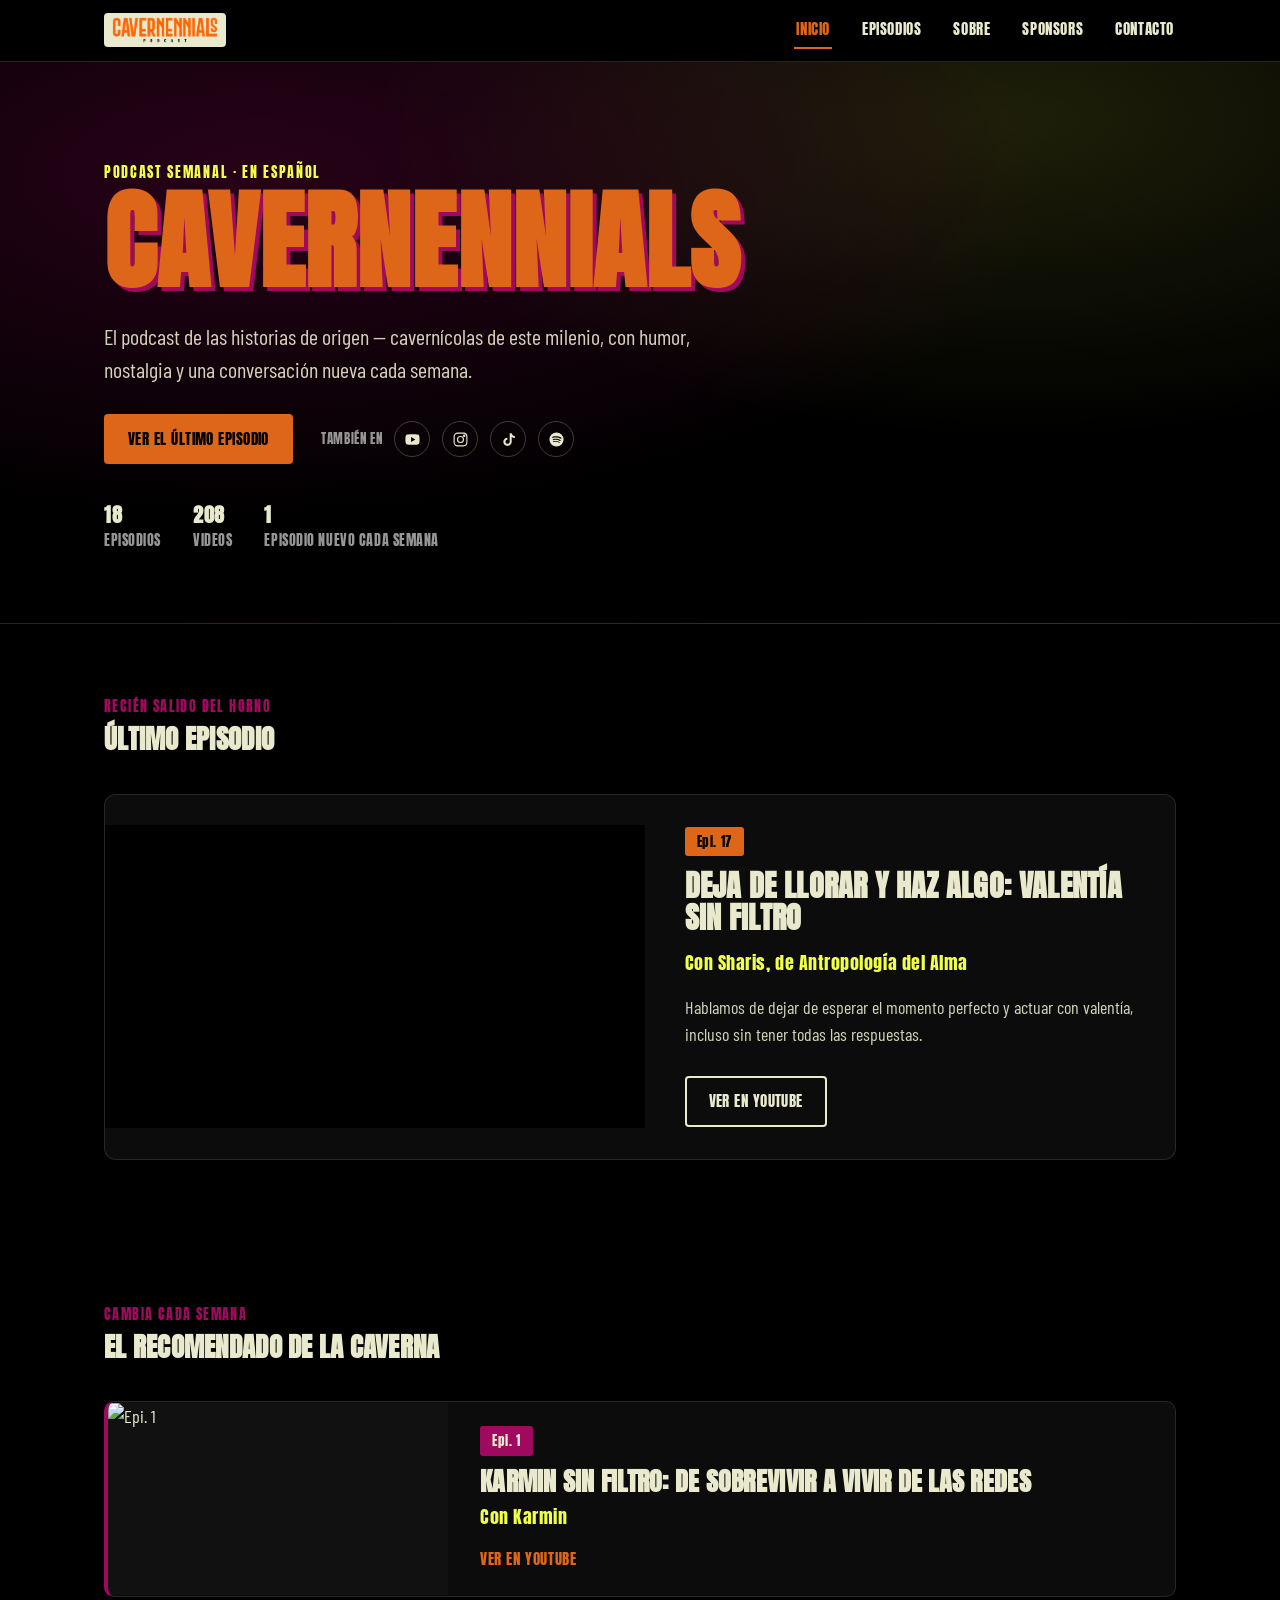
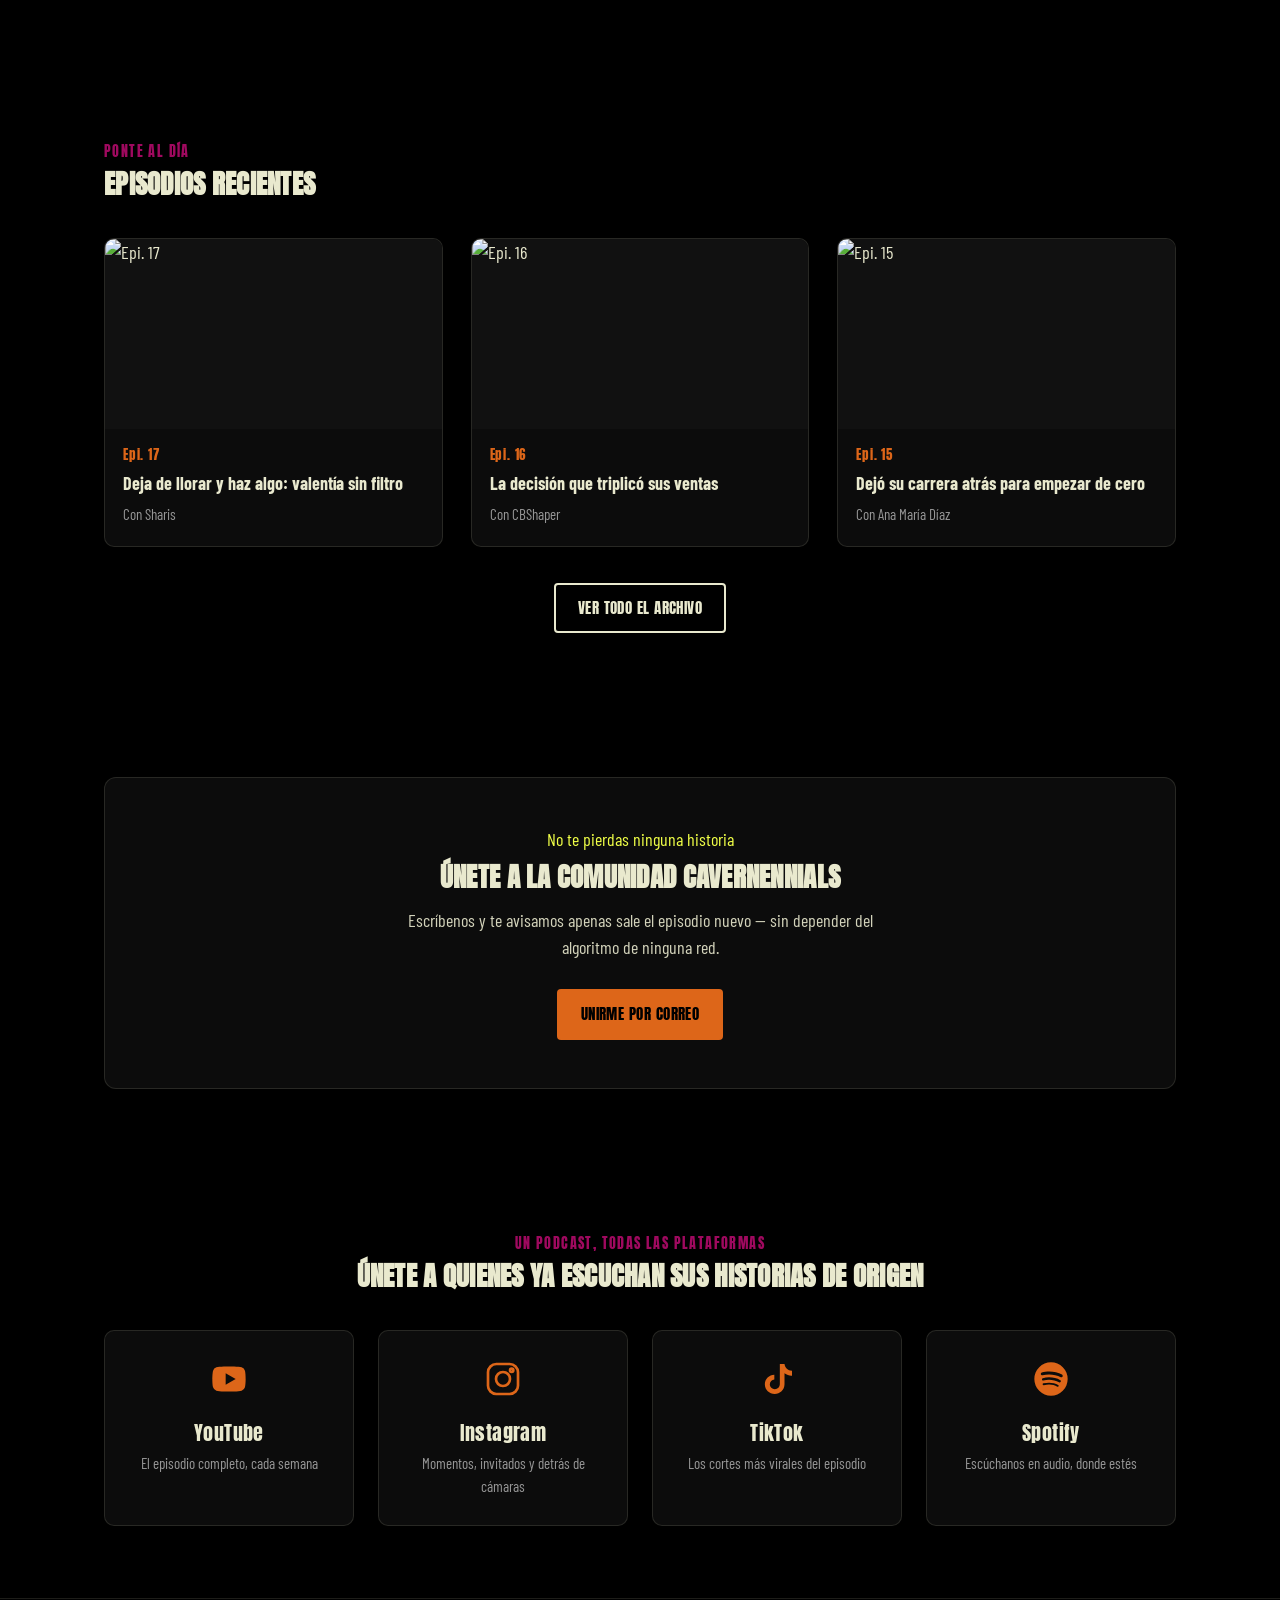
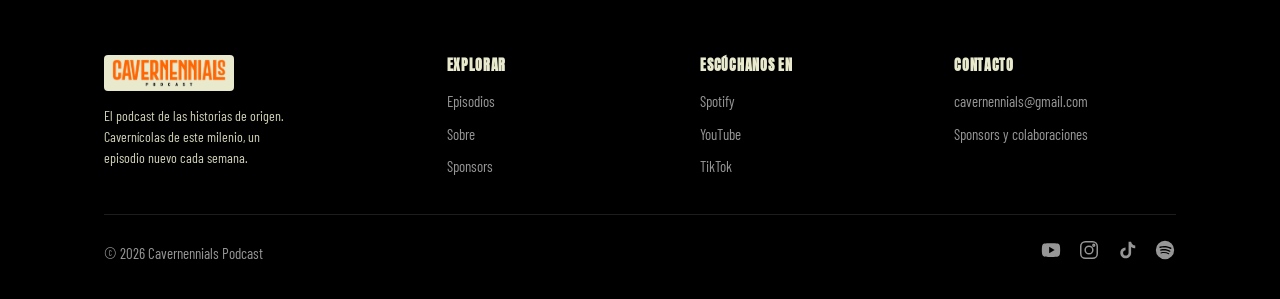
==== index.html @ 708d39a2 "Agrega "El recomendado de la caverna" con rotación semanal Nueva sección debajo del último episodio " ====
<!doctype html>
<html lang="es">
<head>
<meta charset="UTF-8">
<meta name="viewport" content="width=device-width, initial-scale=1.0">
<title>Cavernennials — El podcast de las historias de origen</title>
<meta name="description" content="Cavernennials: el podcast de las historias de origen. Un episodio nuevo cada semana con invitados que cuentan cómo llegaron hasta donde están.">
<link rel="stylesheet" href="css/style.css">
</head>
<body>

<header class="site-header">
  <div class="wrap">
    <a href="index.html" class="brand">
      <img src="assets/logo.png" alt="Cavernennials Podcast">
    </a>
    <button class="nav-toggle" aria-label="Abrir menú">Menú</button>
    <nav class="main-nav">
      <a href="index.html" class="active">Inicio</a>
      <a href="episodios.html">Episodios</a>
      <a href="sobre.html">Sobre</a>
      <a href="sponsors.html">Sponsors</a>
      <a href="contacto.html">Contacto</a>
    </nav>
  </div>
</header>

<section class="hero">
  <div class="wrap">
    <span class="eyebrow">Podcast semanal · en español</span>
    <h1>Cavernennials</h1>
    <p class="tagline">El podcast de las historias de origen — cavernícolas de este milenio, con humor, nostalgia y una conversación nueva cada semana.</p>
    <div class="hero-actions">
      <a class="btn btn-solid" href="#ultimo-episodio">Ver el último episodio</a>
      <div class="platform-links">
        <span class="label">También en</span>
        <a href="https://www.youtube.com/@cavernennials" target="_blank" rel="noopener" aria-label="YouTube">
          <svg viewBox="0 0 24 24" fill="currentColor"><path d="M22 12s0-3.4-.44-5a2.8 2.8 0 0 0-2-2C17.9 4.5 12 4.5 12 4.5s-5.9 0-7.56.5a2.8 2.8 0 0 0-2 2C2 8.6 2 12 2 12s0 3.4.44 5a2.8 2.8 0 0 0 2 2C6.1 19.5 12 19.5 12 19.5s5.9 0 7.56-.5a2.8 2.8 0 0 0 2-2C22 15.4 22 12 22 12zM10 15.5v-7l6 3.5-6 3.5z"/></svg>
        </a>
        <a href="https://www.instagram.com/cavernennials" target="_blank" rel="noopener" aria-label="Instagram">
          <svg viewBox="0 0 24 24" fill="none" stroke="currentColor" stroke-width="1.6"><rect x="3" y="3" width="18" height="18" rx="5"/><circle cx="12" cy="12" r="4.2"/><circle cx="17.2" cy="6.8" r="1"/></svg>
        </a>
        <a href="https://www.tiktok.com/@cavernennials" target="_blank" rel="noopener" aria-label="TikTok">
          <svg viewBox="0 0 24 24" fill="currentColor"><path d="M16.5 3c.4 2.3 1.9 3.9 4.5 4.1v2.9c-1.6.1-3-.4-4.5-1.4v6.6c0 3.4-2.7 5.8-5.9 5.8-3.2 0-5.9-2.4-5.9-5.8 0-3.3 2.6-5.7 5.7-5.8v2.9c-1.5.1-2.7 1.2-2.7 2.9 0 1.7 1.4 2.9 3 2.9 1.7 0 3-1.3 3-3.1V3h2.8z"/></svg>
        </a>
        <a href="https://open.spotify.com/show/5tLArAY3euvatcRuCs1kiK" target="_blank" rel="noopener" aria-label="Spotify">
          <svg viewBox="0 0 24 24" fill="currentColor"><path d="M12 2a10 10 0 1 0 0 20 10 10 0 0 0 0-20zm4.6 14.4c-.2.3-.5.4-.8.2-2.2-1.3-4.9-1.6-8.1-.9-.3.1-.6-.1-.7-.4-.1-.3.1-.6.4-.7 3.5-.8 6.5-.4 8.9 1 .3.2.4.5.3.8zm1.2-2.7c-.2.4-.6.5-1 .3-2.5-1.5-6.3-2-9.3-1.1-.4.1-.8-.1-.9-.5-.1-.4.1-.8.5-.9 3.4-1 7.6-.5 10.5 1.2.4.2.5.6.2 1zm.1-2.8C14.7 9.1 9.9 8.9 7 9.8c-.5.1-1-.2-1.1-.6-.1-.5.2-1 .6-1.1 3.4-1 8.7-.8 12.1 1.2.4.3.6.9.3 1.3-.3.4-.9.5-1.3.3z"/></svg>
        </a>
      </div>
    </div>
    <div class="stats">
      <div><strong>18</strong>episodios</div>
      <div><strong>208</strong>videos</div>
      <div><strong>1</strong>episodio nuevo cada semana</div>
    </div>
  </div>
</section>

<section id="ultimo-episodio">
  <div class="wrap">
    <div class="section-head">
      <span class="kicker">Recién salido del horno</span>
      <h2>Último episodio</h2>
    </div>
    <div class="featured">
      <div class="player-wrap">
        <iframe src="https://www.youtube.com/embed/y7N5WozFHuc" title="Cavernennials Epi. 17 con Sharis" allow="accelerometer; autoplay; clipboard-write; encrypted-media; gyroscope; picture-in-picture" allowfullscreen loading="lazy"></iframe>
      </div>
      <div class="content">
        <span class="badge">Epi. 17</span>
        <h3>Deja de llorar y haz algo: valentía sin filtro</h3>
        <div class="guest">Con Sharis, de Antropología del Alma</div>
        <p>Hablamos de dejar de esperar el momento perfecto y actuar con valentía, incluso sin tener todas las respuestas.</p>
        <div class="btn-row">
          <a class="btn btn-outline" href="https://www.youtube.com/watch?v=y7N5WozFHuc" target="_blank" rel="noopener">Ver en YouTube</a>
        </div>
      </div>
    </div>
  </div>
</section>

<section id="recomendado" hidden>
  <div class="wrap">
    <div class="section-head">
      <span class="kicker">Cambia cada semana</span>
      <h2>El recomendado de la caverna</h2>
    </div>
    <a class="rec-card" href="" target="_blank" rel="noopener">
      <div class="thumb"><img src="" alt=""></div>
      <div class="content">
        <span class="badge"></span>
        <h3></h3>
        <div class="guest"></div>
        <span class="rec-cta">Ver en YouTube</span>
      </div>
    </a>
  </div>
</section>

<section>
  <div class="wrap">
    <div class="section-head">
      <span class="kicker">Ponte al día</span>
      <h2>Episodios recientes</h2>
    </div>
    <div class="ep-grid" style="grid-template-columns: repeat(3, minmax(240px, 1fr));">

      <a class="ep-card" href="https://www.youtube.com/watch?v=y7N5WozFHuc" target="_blank" rel="noopener">
        <div class="thumb"><img src="https://img.youtube.com/vi/y7N5WozFHuc/hqdefault.jpg" alt="Epi. 17"></div>
        <div class="body"><span class="num">Epi. 17</span><h4>Deja de llorar y haz algo: valentía sin filtro</h4><div class="guest">Con Sharis</div></div>
      </a>

      <a class="ep-card" href="https://www.youtube.com/watch?v=OyL-z6XJOS0" target="_blank" rel="noopener">
        <div class="thumb"><img src="https://img.youtube.com/vi/OyL-z6XJOS0/hqdefault.jpg" alt="Epi. 16"></div>
        <div class="body"><span class="num">Epi. 16</span><h4>La decisión que triplicó sus ventas</h4><div class="guest">Con CBShaper</div></div>
      </a>

      <a class="ep-card" href="https://www.youtube.com/watch?v=8eBwjIwq9l8" target="_blank" rel="noopener">
        <div class="thumb"><img src="https://img.youtube.com/vi/8eBwjIwq9l8/hqdefault.jpg" alt="Epi. 15"></div>
        <div class="body"><span class="num">Epi. 15</span><h4>Dejó su carrera atrás para empezar de cero</h4><div class="guest">Con Ana María Díaz</div></div>
      </a>

    </div>
    <div class="btn-row" style="margin-top:36px; justify-content:center;">
      <a class="btn btn-outline" href="episodios.html">Ver todo el archivo</a>
    </div>
  </div>
</section>

<section>
  <div class="wrap">
    <div class="contact-card">
      <span class="eyebrow" style="color: var(--yellow);">No te pierdas ninguna historia</span>
      <h2 style="margin-top:10px;">Únete a la comunidad Cavernennials</h2>
      <p style="max-width:520px;margin:0 auto 28px;">Escríbenos y te avisamos apenas sale el episodio nuevo — sin depender del algoritmo de ninguna red.</p>
      <div class="btn-row" style="justify-content: center;">
        <a class="btn btn-solid" href="mailto:cavernennials@gmail.com?subject=Quiero%20unirme%20a%20la%20comunidad%20Cavernennials">Unirme por correo</a>
      </div>
    </div>
  </div>
</section>

<section>
  <div class="wrap">
    <div class="section-head" style="text-align:center;">
      <span class="kicker">Un podcast, todas las plataformas</span>
      <h2>Únete a quienes ya escuchan sus historias de origen</h2>
    </div>
    <div class="social-grid">
      <a class="social-card" href="https://www.youtube.com/@cavernennials" target="_blank" rel="noopener">
        <svg viewBox="0 0 24 24" fill="currentColor"><path d="M22 12s0-3.4-.44-5a2.8 2.8 0 0 0-2-2C17.9 4.5 12 4.5 12 4.5s-5.9 0-7.56.5a2.8 2.8 0 0 0-2 2C2 8.6 2 12 2 12s0 3.4.44 5a2.8 2.8 0 0 0 2 2C6.1 19.5 12 19.5 12 19.5s5.9 0 7.56-.5a2.8 2.8 0 0 0 2-2C22 15.4 22 12 22 12zM10 15.5v-7l6 3.5-6 3.5z"/></svg>
        <div class="handle">YouTube</div>
        <div class="metric">El episodio completo, cada semana</div>
      </a>
      <a class="social-card" href="https://www.instagram.com/cavernennials" target="_blank" rel="noopener">
        <svg viewBox="0 0 24 24" fill="none" stroke="currentColor" stroke-width="1.6"><rect x="3" y="3" width="18" height="18" rx="5"/><circle cx="12" cy="12" r="4.2"/><circle cx="17.2" cy="6.8" r="1"/></svg>
        <div class="handle">Instagram</div>
        <div class="metric">Momentos, invitados y detrás de cámaras</div>
      </a>
      <a class="social-card" href="https://www.tiktok.com/@cavernennials" target="_blank" rel="noopener">
        <svg viewBox="0 0 24 24" fill="currentColor"><path d="M16.5 3c.4 2.3 1.9 3.9 4.5 4.1v2.9c-1.6.1-3-.4-4.5-1.4v6.6c0 3.4-2.7 5.8-5.9 5.8-3.2 0-5.9-2.4-5.9-5.8 0-3.3 2.6-5.7 5.7-5.8v2.9c-1.5.1-2.7 1.2-2.7 2.9 0 1.7 1.4 2.9 3 2.9 1.7 0 3-1.3 3-3.1V3h2.8z"/></svg>
        <div class="handle">TikTok</div>
        <div class="metric">Los cortes más virales del episodio</div>
      </a>
      <a class="social-card" href="https://open.spotify.com/show/5tLArAY3euvatcRuCs1kiK" target="_blank" rel="noopener">
        <svg viewBox="0 0 24 24" fill="currentColor"><path d="M12 2a10 10 0 1 0 0 20 10 10 0 0 0 0-20zm4.6 14.4c-.2.3-.5.4-.8.2-2.2-1.3-4.9-1.6-8.1-.9-.3.1-.6-.1-.7-.4-.1-.3.1-.6.4-.7 3.5-.8 6.5-.4 8.9 1 .3.2.4.5.3.8zm1.2-2.7c-.2.4-.6.5-1 .3-2.5-1.5-6.3-2-9.3-1.1-.4.1-.8-.1-.9-.5-.1-.4.1-.8.5-.9 3.4-1 7.6-.5 10.5 1.2.4.2.5.6.2 1zm.1-2.8C14.7 9.1 9.9 8.9 7 9.8c-.5.1-1-.2-1.1-.6-.1-.5.2-1 .6-1.1 3.4-1 8.7-.8 12.1 1.2.4.3.6.9.3 1.3-.3.4-.9.5-1.3.3z"/></svg>
        <div class="handle">Spotify</div>
        <div class="metric">Escúchanos en audio, donde estés</div>
      </a>
    </div>
  </div>
</section>

<footer>
  <div class="wrap">
    <div class="footer-grid">
      <div class="footer-brand">
        <img src="assets/logo.png" alt="Cavernennials Podcast" style="height:36px;background:var(--cream);padding:4px 8px;border-radius:4px;">
        <p>El podcast de las historias de origen. Cavernícolas de este milenio, un episodio nuevo cada semana.</p>
      </div>
      <div>
        <h4>Explorar</h4>
        <ul>
          <li><a href="episodios.html">Episodios</a></li>
          <li><a href="sobre.html">Sobre</a></li>
          <li><a href="sponsors.html">Sponsors</a></li>
        </ul>
      </div>
      <div>
        <h4>Escúchanos en</h4>
        <ul>
          <li><a href="https://open.spotify.com/show/5tLArAY3euvatcRuCs1kiK" target="_blank" rel="noopener">Spotify</a></li>
          <li><a href="https://www.youtube.com/@cavernennials" target="_blank" rel="noopener">YouTube</a></li>
          <li><a href="https://www.tiktok.com/@cavernennials" target="_blank" rel="noopener">TikTok</a></li>
        </ul>
      </div>
      <div>
        <h4>Contacto</h4>
        <ul>
          <li><a href="mailto:cavernennials@gmail.com">cavernennials@gmail.com</a></li>
          <li><a href="sponsors.html">Sponsors y colaboraciones</a></li>
        </ul>
      </div>
    </div>
    <div class="footer-bottom">
      <span>© 2026 Cavernennials Podcast</span>
      <div class="social-icons">
        <a href="https://www.youtube.com/@cavernennials" target="_blank" rel="noopener" aria-label="YouTube">
          <svg viewBox="0 0 24 24" fill="currentColor"><path d="M22 12s0-3.4-.44-5a2.8 2.8 0 0 0-2-2C17.9 4.5 12 4.5 12 4.5s-5.9 0-7.56.5a2.8 2.8 0 0 0-2 2C2 8.6 2 12 2 12s0 3.4.44 5a2.8 2.8 0 0 0 2 2C6.1 19.5 12 19.5 12 19.5s5.9 0 7.56-.5a2.8 2.8 0 0 0 2-2C22 15.4 22 12 22 12zM10 15.5v-7l6 3.5-6 3.5z"/></svg>
        </a>
        <a href="https://www.instagram.com/cavernennials" target="_blank" rel="noopener" aria-label="Instagram">
          <svg viewBox="0 0 24 24" fill="none" stroke="currentColor" stroke-width="1.6"><rect x="3" y="3" width="18" height="18" rx="5"/><circle cx="12" cy="12" r="4.2"/><circle cx="17.2" cy="6.8" r="1"/></svg>
        </a>
        <a href="https://www.tiktok.com/@cavernennials" target="_blank" rel="noopener" aria-label="TikTok">
          <svg viewBox="0 0 24 24" fill="currentColor"><path d="M16.5 3c.4 2.3 1.9 3.9 4.5 4.1v2.9c-1.6.1-3-.4-4.5-1.4v6.6c0 3.4-2.7 5.8-5.9 5.8-3.2 0-5.9-2.4-5.9-5.8 0-3.3 2.6-5.7 5.7-5.8v2.9c-1.5.1-2.7 1.2-2.7 2.9 0 1.7 1.4 2.9 3 2.9 1.7 0 3-1.3 3-3.1V3h2.8z"/></svg>
        </a>
        <a href="https://open.spotify.com/show/5tLArAY3euvatcRuCs1kiK" target="_blank" rel="noopener" aria-label="Spotify">
          <svg viewBox="0 0 24 24" fill="currentColor"><path d="M12 2a10 10 0 1 0 0 20 10 10 0 0 0 0-20zm4.6 14.4c-.2.3-.5.4-.8.2-2.2-1.3-4.9-1.6-8.1-.9-.3.1-.6-.1-.7-.4-.1-.3.1-.6.4-.7 3.5-.8 6.5-.4 8.9 1 .3.2.4.5.3.8zm1.2-2.7c-.2.4-.6.5-1 .3-2.5-1.5-6.3-2-9.3-1.1-.4.1-.8-.1-.9-.5-.1-.4.1-.8.5-.9 3.4-1 7.6-.5 10.5 1.2.4.2.5.6.2 1zm.1-2.8C14.7 9.1 9.9 8.9 7 9.8c-.5.1-1-.2-1.1-.6-.1-.5.2-1 .6-1.1 3.4-1 8.7-.8 12.1 1.2.4.3.6.9.3 1.3-.3.4-.9.5-1.3.3z"/></svg>
        </a>
      </div>
    </div>
  </div>
</footer>

<script src="js/episodes.js"></script>
<script src="js/main.js"></script>
</body>
</html>
---- css/style.css ----
@import url('https://fonts.googleapis.com/css2?family=Anton&family=Barlow+Condensed:wght@500;600;700&display=swap');

:root {
  --cream: #E9E9CE;
  --yellow: #F0FF47;
  --orange: #DD6619;
  --magenta: #9F095F;
  --gray: #969696;
  --black: #000000;
  --font-display: 'Anton', 'Arial Narrow Bold', sans-serif;
  --font-body: 'Barlow Condensed', 'Helvetica Neue', Helvetica, Arial, sans-serif;
  --max-w: 1120px;
}

* { box-sizing: border-box; }

html { scroll-behavior: smooth; }

body {
  margin: 0;
  background: var(--black);
  color: var(--cream);
  font-family: var(--font-body);
  font-size: 18px;
  line-height: 1.5;
}

img { max-width: 100%; display: block; }

a { color: inherit; text-decoration: none; }

.wrap {
  max-width: var(--max-w);
  margin: 0 auto;
  padding: 0 24px;
}

h1, h2, h3 {
  font-family: var(--font-display);
  text-transform: uppercase;
  letter-spacing: 0.01em;
  margin: 0 0 16px;
  line-height: 1.05;
}

p { color: var(--cream); opacity: 0.9; }

/* ---------- Header ---------- */

.site-header {
  position: sticky;
  top: 0;
  z-index: 50;
  background: rgba(0, 0, 0, 0.92);
  border-bottom: 1px solid rgba(233, 233, 206, 0.15);
  backdrop-filter: blur(6px);
}

.site-header .wrap {
  display: flex;
  align-items: center;
  justify-content: space-between;
  padding-top: 12px;
  padding-bottom: 12px;
}

.brand { display: flex; align-items: center; gap: 10px; }
.brand img { height: 34px; width: auto; background: var(--cream); padding: 4px 8px; border-radius: 4px; }

nav.main-nav { display: flex; gap: 28px; }

nav.main-nav a {
  font-family: var(--font-display);
  font-size: 15px;
  letter-spacing: 0.04em;
  text-transform: uppercase;
  color: var(--cream);
  padding: 6px 2px;
  border-bottom: 2px solid transparent;
  transition: color 0.2s, border-color 0.2s;
}

nav.main-nav a:hover,
nav.main-nav a.active {
  color: var(--orange);
  border-color: var(--orange);
}

.nav-toggle {
  display: none;
  background: none;
  border: 1px solid var(--cream);
  color: var(--cream);
  font-family: var(--font-display);
  font-size: 13px;
  letter-spacing: 0.05em;
  text-transform: uppercase;
  padding: 8px 12px;
  border-radius: 4px;
  cursor: pointer;
}

/* ---------- Buttons ---------- */

.btn {
  display: inline-flex;
  align-items: center;
  gap: 8px;
  font-family: var(--font-display);
  text-transform: uppercase;
  letter-spacing: 0.03em;
  font-size: 15px;
  padding: 12px 22px;
  border-radius: 4px;
  border: 2px solid transparent;
  cursor: pointer;
  transition: transform 0.15s ease, background 0.2s, color 0.2s, border-color 0.2s;
}

.btn:hover { transform: translateY(-2px); }

.btn-solid { background: var(--orange); color: var(--black); }
.btn-solid:hover { background: var(--yellow); }

.btn-outline { border-color: var(--cream); color: var(--cream); }
.btn-outline:hover { border-color: var(--orange); color: var(--orange); }

.btn-row { display: flex; flex-wrap: wrap; gap: 14px; margin-top: 28px; }

.hero-actions { display: flex; flex-wrap: wrap; align-items: center; gap: 28px; margin-top: 28px; }

.platform-links { display: flex; align-items: center; gap: 12px; }
.platform-links .label {
  font-family: var(--font-display);
  font-size: 13px;
  letter-spacing: 0.05em;
  text-transform: uppercase;
  color: var(--gray);
}
.platform-links a {
  width: 36px; height: 36px;
  border-radius: 50%;
  border: 1px solid rgba(233, 233, 206, 0.25);
  display: flex; align-items: center; justify-content: center;
  transition: border-color 0.2s, color 0.2s;
}
.platform-links a svg { width: 17px; height: 17px; }
.platform-links a:hover { border-color: var(--orange); color: var(--orange); }

/* ---------- Hero ---------- */

.hero {
  padding: 96px 0 72px;
  background:
    radial-gradient(ellipse at 20% 20%, rgba(159, 9, 95, 0.25), transparent 55%),
    radial-gradient(ellipse at 80% 10%, rgba(240, 255, 71, 0.12), transparent 45%),
    var(--black);
  border-bottom: 1px solid rgba(233, 233, 206, 0.12);
}

.hero .eyebrow {
  color: var(--yellow);
  font-family: var(--font-display);
  letter-spacing: 0.12em;
  text-transform: uppercase;
  font-size: 14px;
  margin-bottom: 14px;
}

.hero h1 {
  font-size: clamp(48px, 9vw, 108px);
  color: var(--orange);
  text-shadow: 4px 4px 0 var(--magenta);
}

.hero .tagline {
  font-size: 22px;
  max-width: 640px;
  color: var(--cream);
}

.hero .stats {
  margin-top: 36px;
  display: flex;
  flex-wrap: wrap;
  gap: 32px;
  font-family: var(--font-display);
  color: var(--gray);
  text-transform: uppercase;
  font-size: 14px;
  letter-spacing: 0.04em;
}

.hero .stats strong { color: var(--cream); font-size: 20px; display: block; }

/* ---------- Sections ---------- */

section { padding: 72px 0; }

.section-head { margin-bottom: 40px; }
.section-head .kicker {
  color: var(--magenta);
  font-family: var(--font-display);
  text-transform: uppercase;
  letter-spacing: 0.1em;
  font-size: 14px;
  margin-bottom: 8px;
  display: block;
}

/* ---------- Featured episode ---------- */

.featured {
  display: grid;
  grid-template-columns: 1.1fr 1fr;
  gap: 40px;
  align-items: center;
  background: #0c0c0c;
  border: 1px solid rgba(233, 233, 206, 0.12);
  border-radius: 12px;
  overflow: hidden;
}

.featured .thumb { position: relative; }
.featured .thumb img { width: 100%; height: 100%; object-fit: cover; aspect-ratio: 16/9; }
.featured .thumb .play {
  position: absolute; inset: 0;
  display: flex; align-items: center; justify-content: center;
  background: rgba(0,0,0,0.25);
}
.featured .thumb .play svg { width: 64px; height: 64px; }

.player-wrap { position: relative; width: 100%; aspect-ratio: 16/9; overflow: hidden; background: #000; }
.player-wrap iframe { position: absolute; inset: 0; width: 100%; height: 100%; border: 0; }

.featured .content { padding: 32px 40px 32px 0; }
.featured .badge {
  display: inline-block;
  background: var(--orange);
  color: var(--black);
  font-family: var(--font-display);
  font-size: 13px;
  letter-spacing: 0.05em;
  padding: 5px 12px;
  border-radius: 3px;
  margin-bottom: 14px;
}
.featured h3 { font-size: 30px; color: var(--cream); }
.featured .guest { color: var(--yellow); font-family: var(--font-display); letter-spacing: 0.03em; margin-bottom: 12px; }

/* ---------- Recomendado de la caverna ---------- */

[hidden] { display: none !important; }

.rec-card {
  display: grid;
  grid-template-columns: 340px 1fr;
  gap: 32px;
  align-items: center;
  background: #0c0c0c;
  border: 1px solid rgba(233, 233, 206, 0.12);
  border-left: 4px solid var(--magenta);
  border-radius: 10px;
  overflow: hidden;
  transition: border-color 0.2s, transform 0.2s;
}
.rec-card:hover { border-color: var(--magenta); transform: translateY(-4px); }
.rec-card:hover .rec-cta { color: var(--yellow); }
.rec-card .thumb { aspect-ratio: 16/9; background: #111; }
.rec-card .thumb img { width: 100%; height: 100%; object-fit: cover; }
.rec-card .content { padding: 24px 32px 24px 0; }
.rec-card .badge {
  display: inline-block;
  background: var(--magenta);
  color: var(--cream);
  font-family: var(--font-display);
  font-size: 13px;
  letter-spacing: 0.05em;
  padding: 5px 12px;
  border-radius: 3px;
  margin-bottom: 12px;
}
.rec-card h3 { font-size: 26px; color: var(--cream); margin-bottom: 8px; }
.rec-card .guest { color: var(--yellow); font-family: var(--font-display); letter-spacing: 0.03em; }
.rec-cta {
  display: inline-block;
  margin-top: 18px;
  font-family: var(--font-display);
  text-transform: uppercase;
  letter-spacing: 0.04em;
  font-size: 15px;
  color: var(--orange);
  transition: color 0.2s;
}

/* ---------- Episode grid ---------- */

.ep-grid {
  display: grid;
  grid-template-columns: repeat(auto-fill, minmax(280px, 1fr));
  gap: 28px;
}

.ep-card {
  background: #0c0c0c;
  border: 1px solid rgba(233, 233, 206, 0.12);
  border-radius: 10px;
  overflow: hidden;
  transition: border-color 0.2s, transform 0.2s;
}
.ep-card:hover { border-color: var(--orange); transform: translateY(-4px); }
.ep-card .thumb { aspect-ratio: 16/9; overflow: hidden; background: #111; }
.ep-card .thumb img { width: 100%; height: 100%; object-fit: cover; }
.ep-card .body { padding: 16px 18px 20px; }
.ep-card .num {
  font-family: var(--font-display);
  color: var(--orange);
  font-size: 13px;
  letter-spacing: 0.06em;
  margin-bottom: 6px;
  display: block;
}
.ep-card h4 { font-size: 18px; margin: 0 0 6px; text-transform: none; font-family: var(--font-body); font-weight: 700; }
.ep-card .guest { color: var(--gray); font-size: 15px; }

/* ---------- Social cards ---------- */

.social-grid {
  display: grid;
  grid-template-columns: repeat(auto-fit, minmax(240px, 1fr));
  gap: 24px;
}
.social-card {
  background: #0c0c0c;
  border: 1px solid rgba(233, 233, 206, 0.12);
  border-radius: 10px;
  padding: 28px;
  text-align: center;
  transition: border-color 0.2s, transform 0.2s;
}
.social-card:hover { border-color: var(--yellow); transform: translateY(-4px); }
.social-card svg { width: 40px; height: 40px; margin-bottom: 12px; color: var(--orange); }
.social-card .handle { font-family: var(--font-display); font-size: 20px; letter-spacing: 0.02em; }
.social-card .metric { color: var(--gray); font-size: 15px; margin-top: 4px; }

/* ---------- Sponsors ---------- */

.sponsor-grid {
  display: grid;
  grid-template-columns: repeat(auto-fit, minmax(240px, 1fr));
  gap: 24px;
}
.sponsor-card {
  background: #0c0c0c;
  border: 1px solid rgba(233, 233, 206, 0.12);
  border-radius: 10px;
  padding: 32px 28px;
  text-align: center;
  transition: border-color 0.2s, transform 0.2s;
}
.sponsor-card:hover { border-color: var(--orange); transform: translateY(-4px); }
.sponsor-card .mark {
  width: 64px;
  height: 64px;
  margin: 0 auto 16px;
  border-radius: 50%;
  background: var(--orange);
  color: var(--black);
  font-family: var(--font-display);
  font-size: 20px;
  display: flex;
  align-items: center;
  justify-content: center;
}
.sponsor-card .logo {
  max-width: 180px;
  max-height: 70px;
  width: auto;
  height: auto;
  margin: 0 auto 20px;
  display: block;
}
.sponsor-card .name { font-family: var(--font-display); font-size: 20px; letter-spacing: 0.02em; }
.sponsor-card .role { color: var(--gray); font-size: 15px; margin-top: 4px; }

/* ---------- About page ---------- */

.about-hero {
  display: grid;
  grid-template-columns: 1fr 1fr;
  gap: 48px;
  align-items: center;
}
.about-hero img { border-radius: 12px; border: 1px solid rgba(233,233,206,0.15); background: var(--cream); padding: 24px; }

.pillars { display: grid; grid-template-columns: repeat(auto-fit, minmax(220px, 1fr)); gap: 24px; margin-top: 12px; }
.pillar {
  border-left: 3px solid var(--orange);
  padding: 4px 0 4px 18px;
}
.pillar h4 { font-family: var(--font-body); font-weight: 700; font-size: 19px; margin: 0 0 6px; text-transform: none; }
.pillar p { margin: 0; font-size: 16px; }

/* ---------- Contact page ---------- */

.contact-card {
  background: #0c0c0c;
  border: 1px solid rgba(233,233,206,0.12);
  border-radius: 12px;
  padding: 48px;
  text-align: center;
}
.contact-card .email {
  font-family: var(--font-display);
  font-size: clamp(24px, 4vw, 38px);
  color: var(--yellow);
  display: inline-block;
  margin: 16px 0 28px;
  word-break: break-word;
}

/* ---------- Footer ---------- */

footer {
  border-top: 1px solid rgba(233, 233, 206, 0.12);
  padding: 56px 0 32px;
  color: var(--gray);
  font-size: 15px;
}

.footer-grid { display: grid; grid-template-columns: 1.4fr 1fr 1fr 1fr; gap: 32px; margin-bottom: 32px; }
.footer-brand img { margin-bottom: 14px; }
.footer-brand p { max-width: 32ch; font-size: 14px; }
footer h4 {
  font-family: var(--font-display);
  color: var(--cream);
  font-size: 14px;
  letter-spacing: 0.05em;
  text-transform: uppercase;
  margin: 0 0 14px;
}
footer ul { list-style: none; margin: 0; padding: 0; display: flex; flex-direction: column; gap: 10px; font-size: 15px; }
footer ul a:hover { color: var(--orange); }

.footer-bottom {
  border-top: 1px solid rgba(233, 233, 206, 0.12);
  padding-top: 24px;
  display: flex; flex-wrap: wrap; align-items: center; justify-content: space-between; gap: 16px;
}
footer .social-icons { display: flex; gap: 16px; }
footer .social-icons svg { width: 22px; height: 22px; transition: color 0.2s; }
footer .social-icons a:hover svg { color: var(--orange); }

/* ---------- Responsive ---------- */

@media (max-width: 820px) {
  .featured { grid-template-columns: 1fr; }
  .featured .content { padding: 8px 24px 32px; }
  .about-hero { grid-template-columns: 1fr; }
  .footer-grid { grid-template-columns: 1fr 1fr; }
  .rec-card { grid-template-columns: 1fr; gap: 0; }
  .rec-card .content { padding: 20px 24px 28px; }
}

@media (max-width: 520px) {
  .footer-grid { grid-template-columns: 1fr; }
  .hero-actions { gap: 18px; }
}

@media (max-width: 720px) {
  nav.main-nav {
    position: absolute;
    top: 100%;
    left: 0;
    right: 0;
    background: var(--black);
    border-bottom: 1px solid rgba(233,233,206,0.15);
    flex-direction: column;
    padding: 16px 24px 24px;
    gap: 16px;
    display: none;
  }
  nav.main-nav.open { display: flex; }
  .nav-toggle { display: inline-block; }
  .hero { padding: 64px 0 48px; }
}
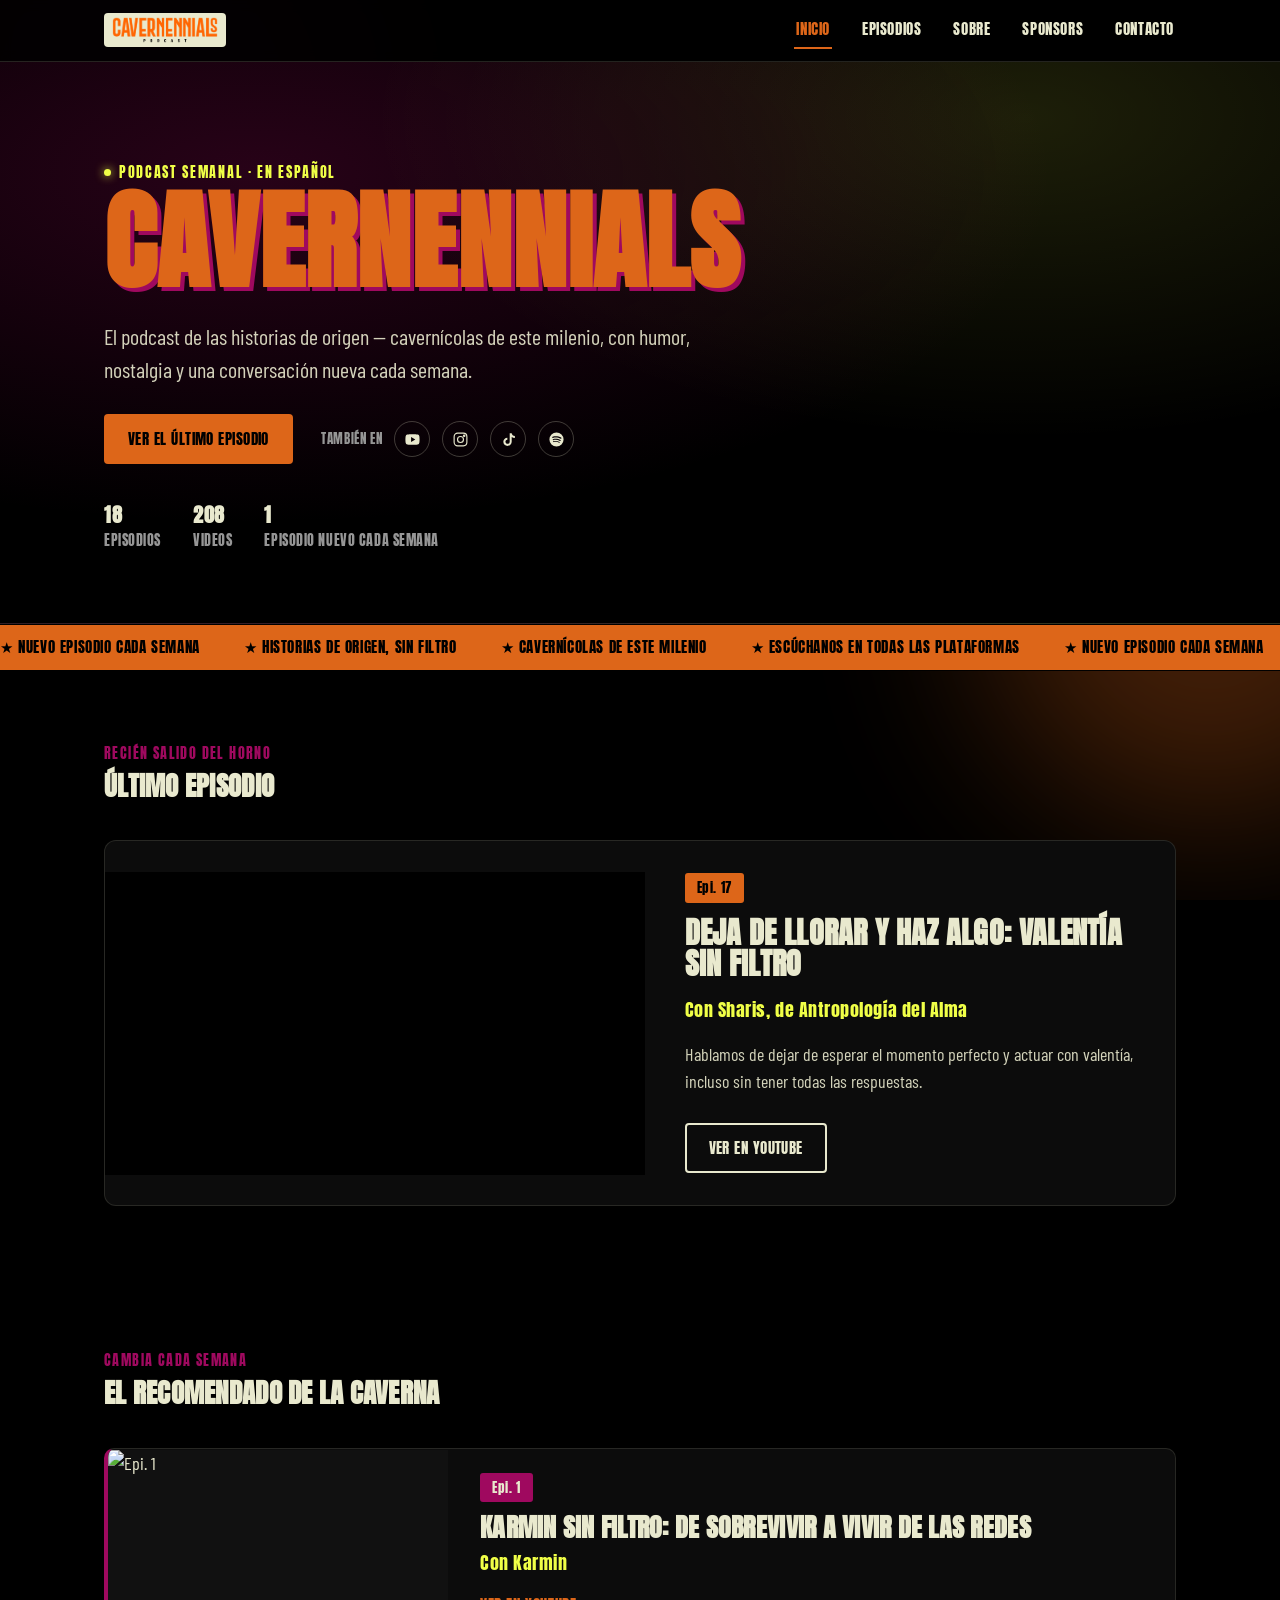
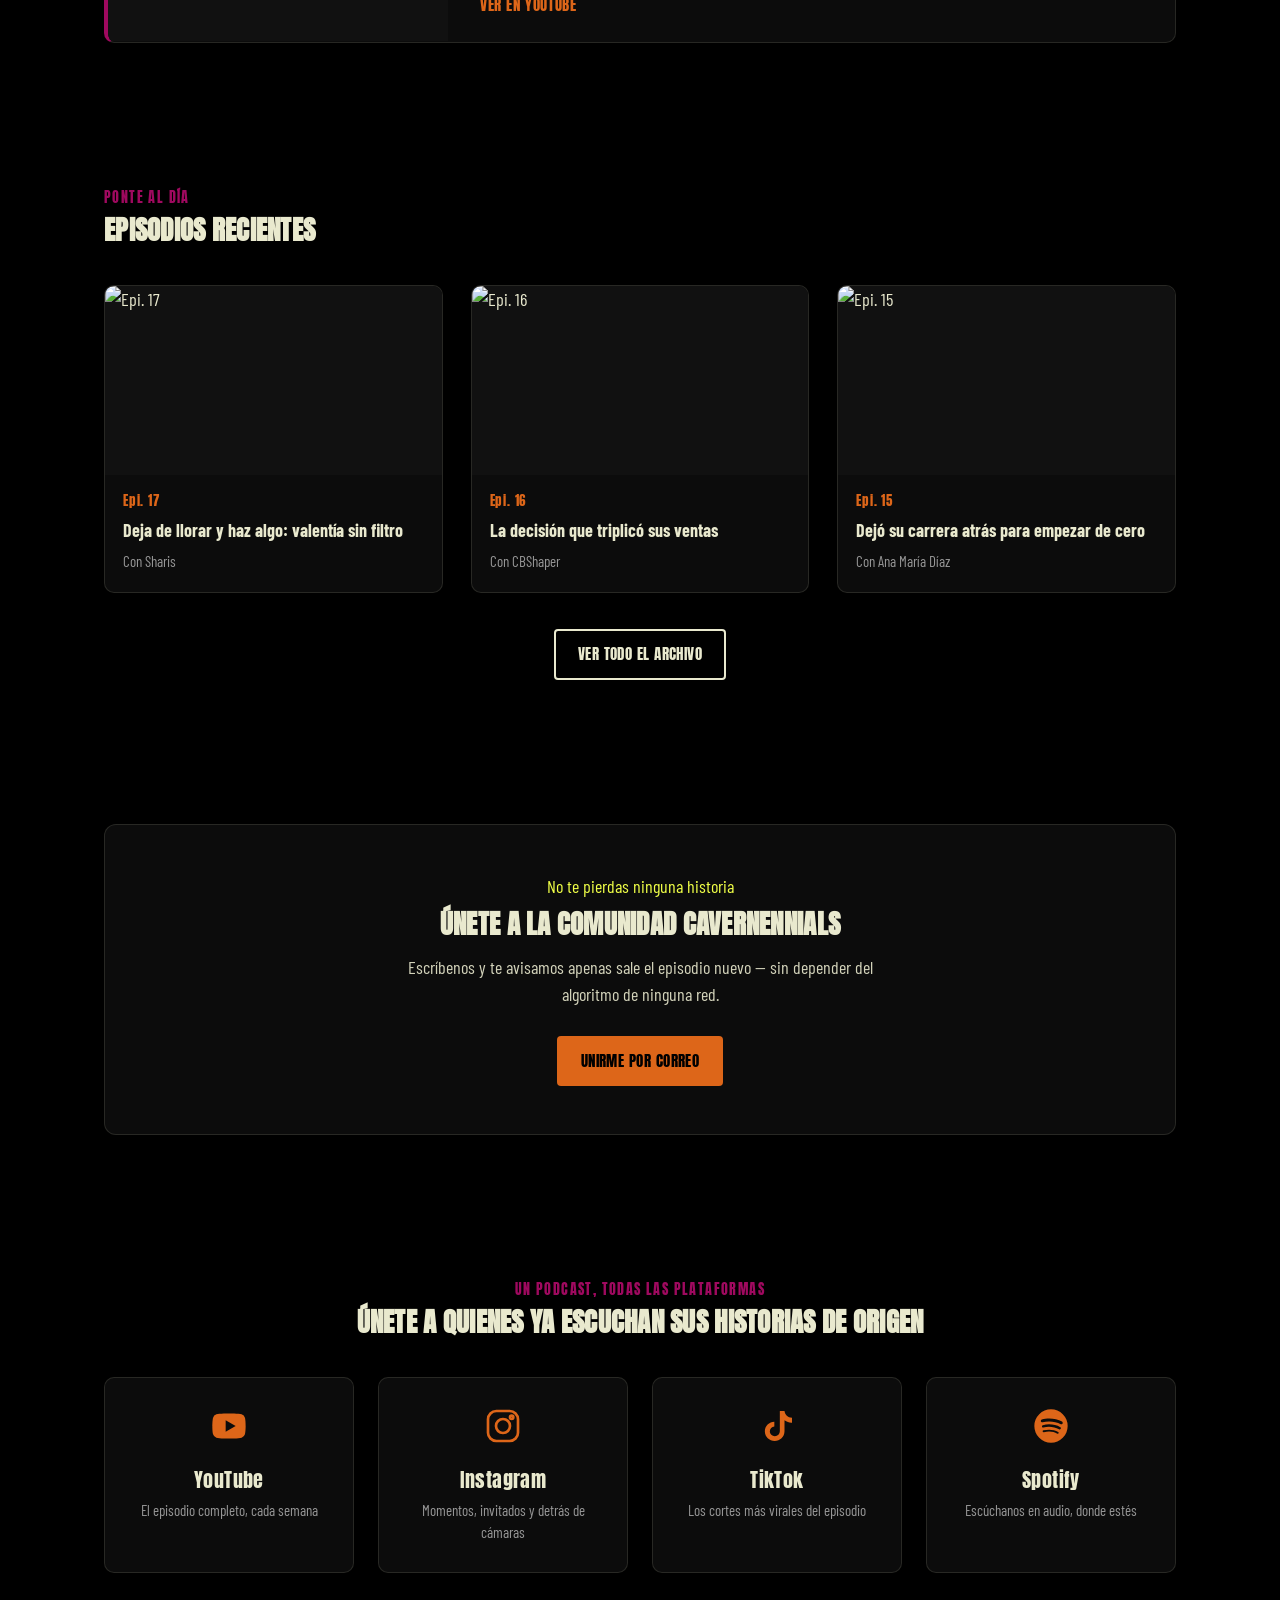
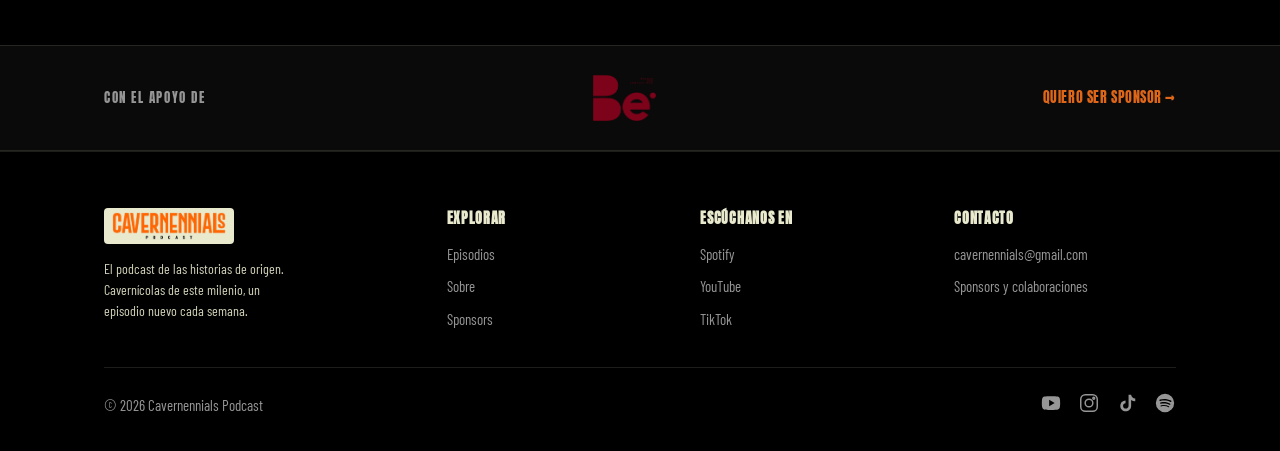
==== commit 49d76346: "Suma los elementos del mockup que faltaban en el home Agrega solo lo que el mockup tenía y el sitio " ====
--- a/index.html
+++ b/index.html
@@ -8,6 +8,11 @@
 <link rel="stylesheet" href="css/style.css">
 </head>
 <body>
+
+<div class="glow-layer">
+  <div class="glow glow-1"></div>
+  <div class="glow glow-2"></div>
+</div>
 
 <header class="site-header">
   <div class="wrap">
@@ -27,7 +32,7 @@
 
 <section class="hero">
   <div class="wrap">
-    <span class="eyebrow">Podcast semanal · en español</span>
+    <span class="eyebrow"><span class="dot"></span>Podcast semanal · en español</span>
     <h1>Cavernennials</h1>
     <p class="tagline">El podcast de las historias de origen — cavernícolas de este milenio, con humor, nostalgia y una conversación nueva cada semana.</p>
     <div class="hero-actions">
@@ -56,6 +61,21 @@
   </div>
 </section>
 
+<!-- Decorativo: todo lo que dice ya aparece en el hero, así que se oculta
+     a lectores de pantalla en vez de repetirlo ocho veces. -->
+<div class="marquee" aria-hidden="true">
+  <div class="marquee-track">
+    <span>★ Nuevo episodio cada semana</span>
+    <span>★ Historias de origen, sin filtro</span>
+    <span>★ Cavernícolas de este milenio</span>
+    <span>★ Escúchanos en todas las plataformas</span>
+    <span>★ Nuevo episodio cada semana</span>
+    <span>★ Historias de origen, sin filtro</span>
+    <span>★ Cavernícolas de este milenio</span>
+    <span>★ Escúchanos en todas las plataformas</span>
+  </div>
+</div>
+
 <section id="ultimo-episodio">
   <div class="wrap">
     <div class="section-head">
@@ -171,6 +191,16 @@
   </div>
 </section>
 
+<div class="sponsor-strip">
+  <div class="wrap">
+    <span class="label">Con el apoyo de</span>
+    <a class="logos" href="sponsors.html">
+      <img src="assets/sponsor-bebrave.png" alt="Be Brave Brands and Productions">
+    </a>
+    <a class="cta" href="sponsors.html">Quiero ser sponsor →</a>
+  </div>
+</div>
+
 <footer>
   <div class="wrap">
     <div class="footer-grid">
--- a/css/style.css
+++ b/css/style.css
@@ -29,6 +29,40 @@
 
 a { color: inherit; text-decoration: none; }
 
+::selection { background: var(--orange); color: var(--black); }
+
+/* Manchas de luz que flotan de fondo. La capa contenedora ocupa exactamente
+   la pantalla y las recorta, así que las manchas nunca generan scroll
+   horizontal aunque se salgan por los bordes. Va detrás de todo (z-index -1),
+   así que tampoco tapa contenido. */
+.glow-layer {
+  position: fixed;
+  inset: 0;
+  overflow: hidden;
+  z-index: -1;
+  pointer-events: none;
+}
+.glow {
+  position: absolute;
+  border-radius: 50%;
+  filter: blur(90px);
+  opacity: 0.3;
+}
+.glow-1 {
+  width: 520px; height: 520px;
+  background: var(--magenta);
+  top: -160px; left: -120px;
+  animation: drift-1 14s ease-in-out infinite alternate;
+}
+.glow-2 {
+  width: 460px; height: 460px;
+  background: var(--orange);
+  top: 40%; right: -160px;
+  animation: drift-2 16s ease-in-out infinite alternate;
+}
+@keyframes drift-1 { from { transform: translate(0, 0) scale(1); } to { transform: translate(40px, 60px) scale(1.15); } }
+@keyframes drift-2 { from { transform: translate(0, 0) scale(1); } to { transform: translate(-50px, 30px) scale(1.1); } }
+
 .wrap {
   max-width: var(--max-w);
   margin: 0 auto;
@@ -167,6 +201,19 @@
   margin-bottom: 14px;
 }
 
+.hero .eyebrow .dot {
+  display: inline-block;
+  width: 7px;
+  height: 7px;
+  border-radius: 50%;
+  background: var(--yellow);
+  box-shadow: 0 0 10px var(--yellow);
+  margin-right: 8px;
+  vertical-align: middle;
+  animation: dot-pulse 1.6s ease-in-out infinite;
+}
+@keyframes dot-pulse { 0%, 100% { opacity: 1; } 50% { opacity: 0.25; } }
+
 .hero h1 {
   font-size: clamp(48px, 9vw, 108px);
   color: var(--orange);
@@ -192,6 +239,30 @@
 }
 
 .hero .stats strong { color: var(--cream); font-size: 20px; display: block; }
+
+/* ---------- Marquee ---------- */
+
+.marquee {
+  background: var(--orange);
+  color: var(--black);
+  overflow: hidden;
+  white-space: nowrap;
+  border-top: 1px solid var(--black);
+  border-bottom: 1px solid var(--black);
+}
+.marquee-track {
+  display: inline-flex;
+  padding: 11px 0;
+  font-family: var(--font-display);
+  font-size: 15px;
+  letter-spacing: 0.04em;
+  text-transform: uppercase;
+  animation: marquee-scroll 30s linear infinite;
+}
+/* El margen va en cada ítem (no gap en el track) para que el -50%
+   caiga exacto al inicio de la copia y el loop no dé saltos. */
+.marquee-track span { margin-right: 44px; }
+@keyframes marquee-scroll { from { transform: translateX(0); } to { transform: translateX(-50%); } }
 
 /* ---------- Sections ---------- */
 
@@ -344,6 +415,46 @@
 .social-card .metric { color: var(--gray); font-size: 15px; margin-top: 4px; }
 
 /* ---------- Sponsors ---------- */
+
+.sponsor-strip {
+  background: #0a0a0a;
+  border-top: 1px solid rgba(233, 233, 206, 0.12);
+  border-bottom: 1px solid rgba(233, 233, 206, 0.12);
+  padding: 28px 0;
+}
+.sponsor-strip .wrap {
+  display: flex;
+  align-items: center;
+  justify-content: space-between;
+  gap: 32px;
+  flex-wrap: wrap;
+}
+.sponsor-strip .label {
+  font-family: var(--font-display);
+  font-size: 13px;
+  letter-spacing: 0.12em;
+  text-transform: uppercase;
+  color: var(--gray);
+  white-space: nowrap;
+}
+.sponsor-strip .logos { display: flex; align-items: center; gap: 28px; flex-wrap: wrap; }
+.sponsor-strip .logos img {
+  height: 48px;
+  width: auto;
+  opacity: 0.75;
+  transition: opacity 0.2s;
+}
+.sponsor-strip .logos:hover img { opacity: 1; }
+.sponsor-strip .cta {
+  font-family: var(--font-display);
+  text-transform: uppercase;
+  letter-spacing: 0.04em;
+  font-size: 14px;
+  color: var(--orange);
+  white-space: nowrap;
+  transition: color 0.2s;
+}
+.sponsor-strip .cta:hover { color: var(--yellow); }
 
 .sponsor-grid {
   display: grid;
@@ -484,3 +595,10 @@
   .nav-toggle { display: inline-block; }
   .hero { padding: 64px 0 48px; }
 }
+
+/* ---------- Accesibilidad: menos movimiento ---------- */
+
+@media (prefers-reduced-motion: reduce) {
+  .glow, .hero .eyebrow .dot, .marquee-track { animation: none; }
+  html { scroll-behavior: auto; }
+}
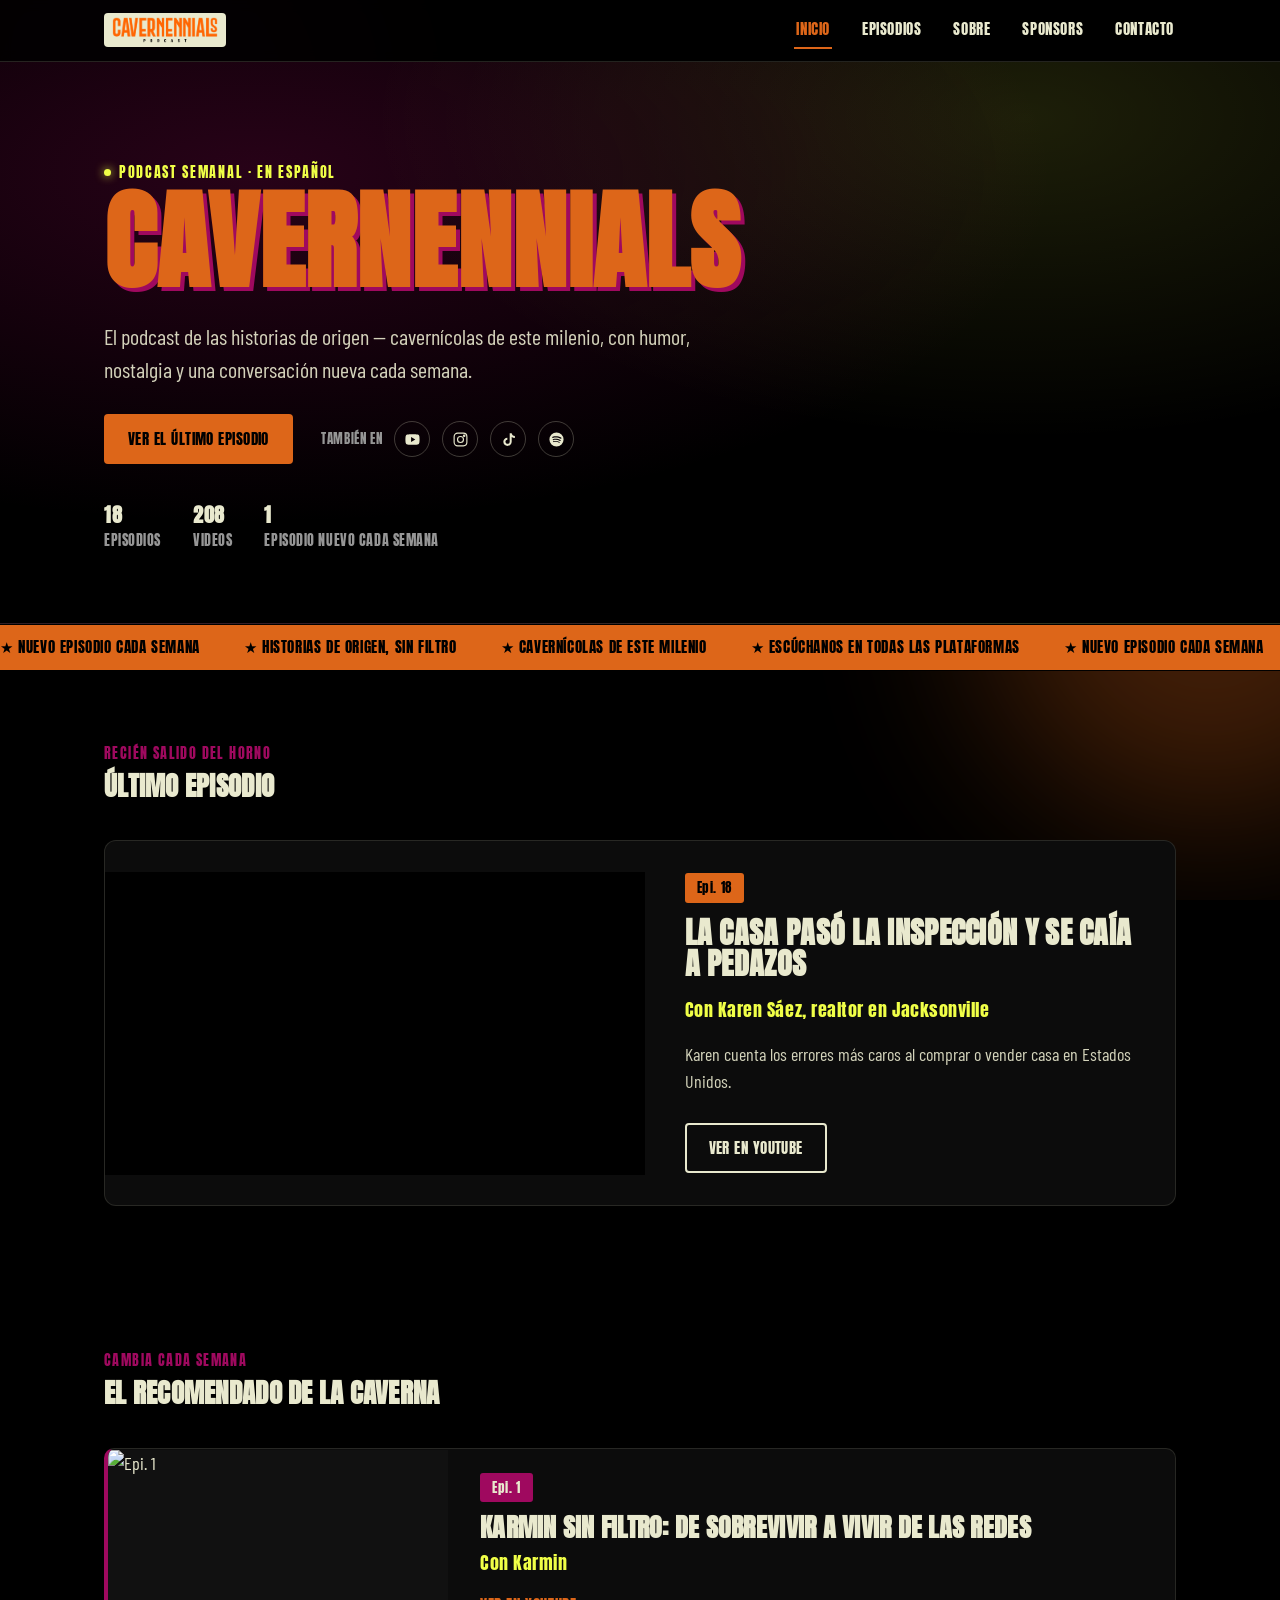
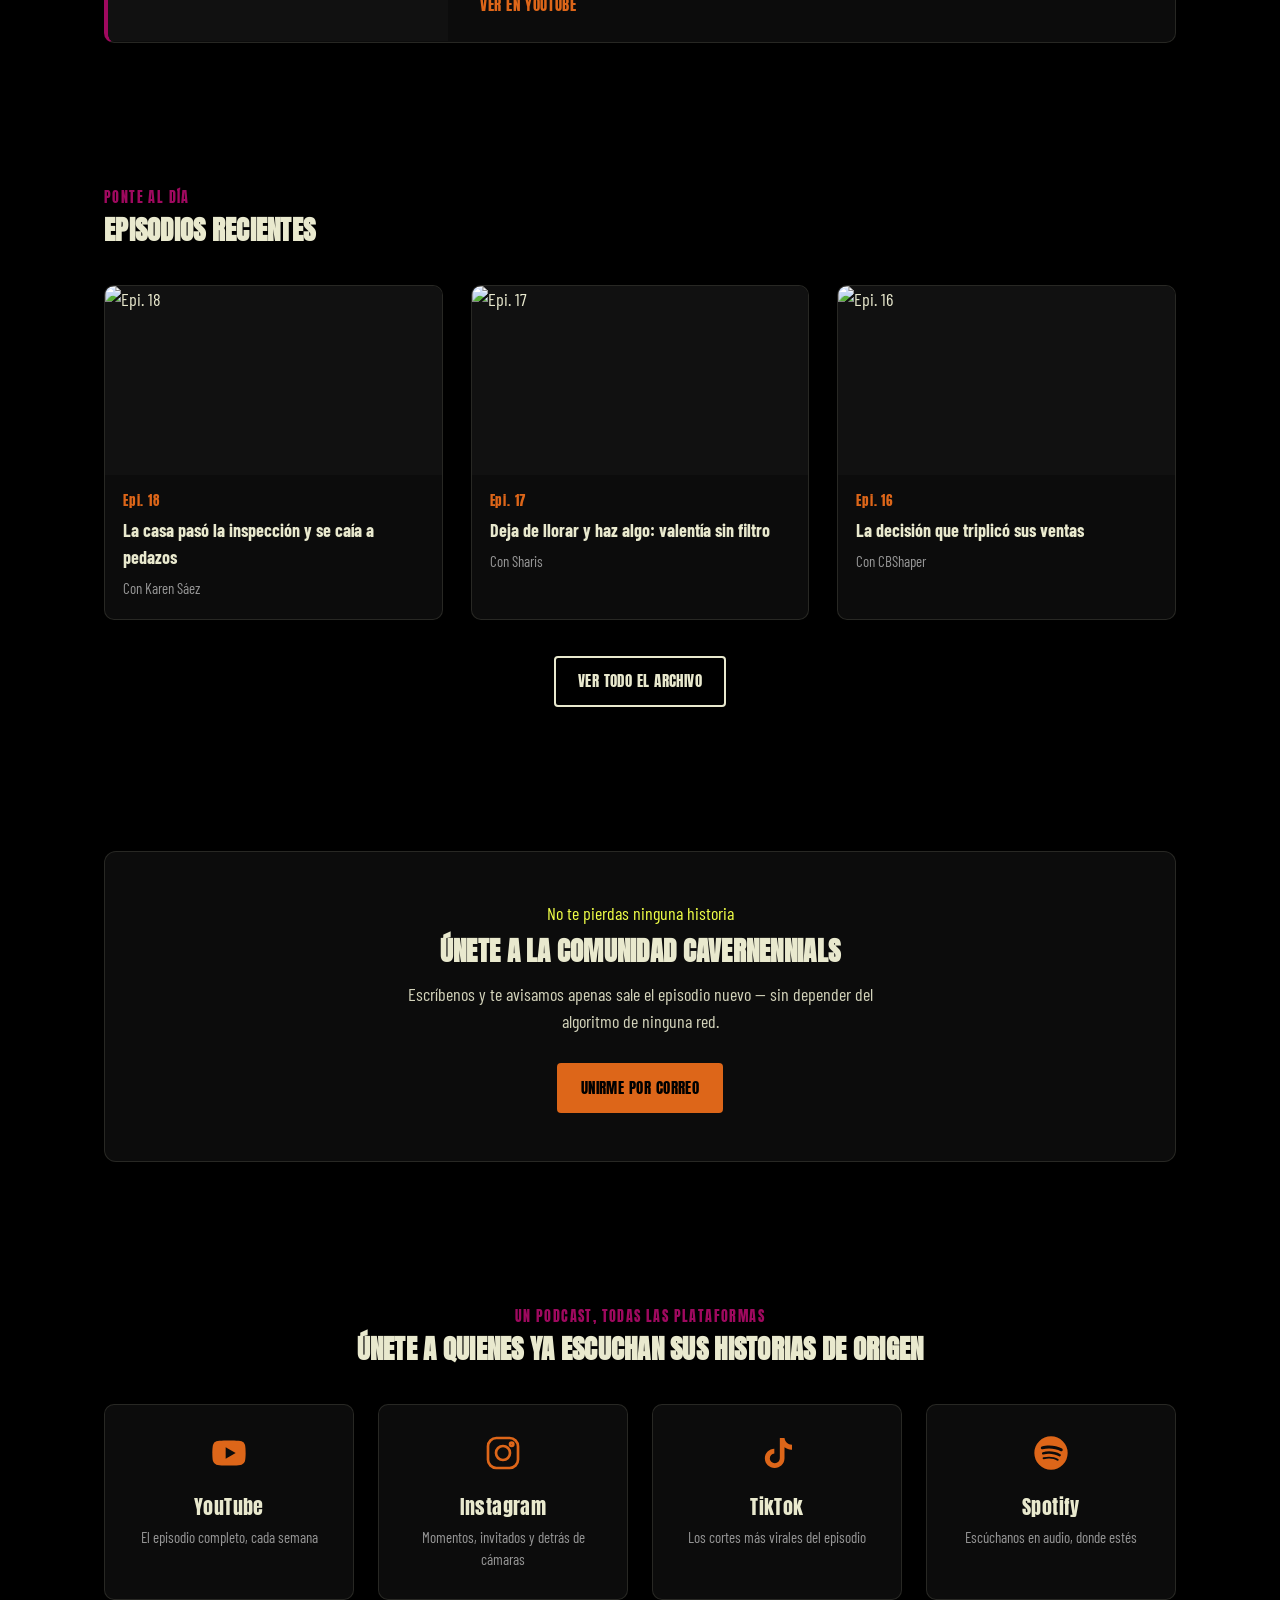
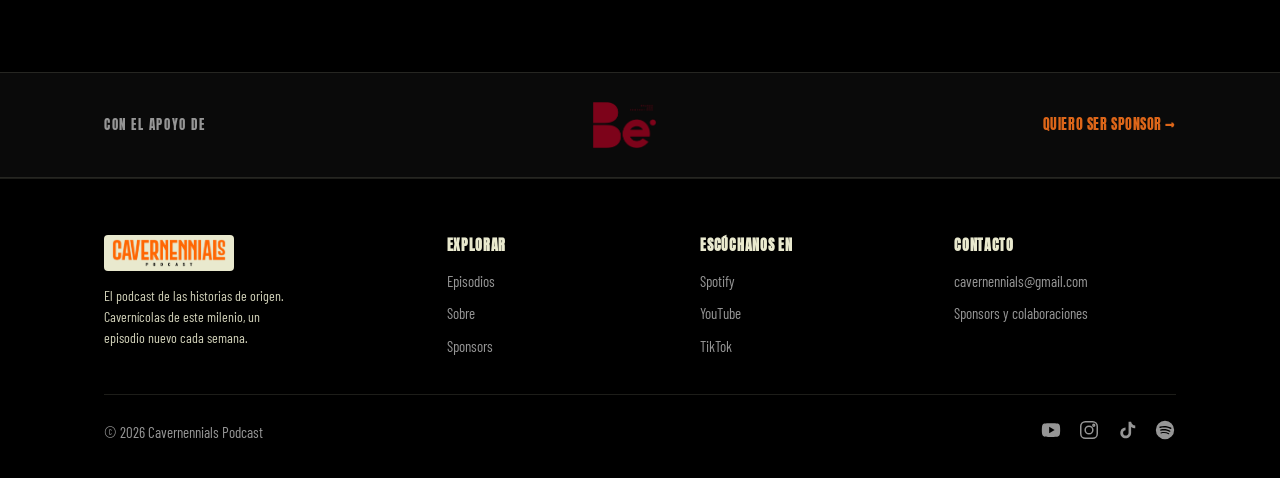
==== commit fc0af887: "Agregar Episodio 18 con Karen Sáez Nuevo episodio publicado en YouTube hace 6 horas: destacado en el" ====
--- a/index.html
+++ b/index.html
@@ -84,15 +84,15 @@
     </div>
     <div class="featured">
       <div class="player-wrap">
-        <iframe src="https://www.youtube.com/embed/y7N5WozFHuc" title="Cavernennials Epi. 17 con Sharis" allow="accelerometer; autoplay; clipboard-write; encrypted-media; gyroscope; picture-in-picture" allowfullscreen loading="lazy"></iframe>
+        <iframe src="https://www.youtube.com/embed/snUo7J0Jp9U" title="Cavernennials Epi. 18 con Karen Sáez" allow="accelerometer; autoplay; clipboard-write; encrypted-media; gyroscope; picture-in-picture" allowfullscreen loading="lazy"></iframe>
       </div>
       <div class="content">
-        <span class="badge">Epi. 17</span>
-        <h3>Deja de llorar y haz algo: valentía sin filtro</h3>
-        <div class="guest">Con Sharis, de Antropología del Alma</div>
-        <p>Hablamos de dejar de esperar el momento perfecto y actuar con valentía, incluso sin tener todas las respuestas.</p>
+        <span class="badge">Epi. 18</span>
+        <h3>La casa pasó la inspección y se caía a pedazos</h3>
+        <div class="guest">Con Karen Sáez, realtor en Jacksonville</div>
+        <p>Karen cuenta los errores más caros al comprar o vender casa en Estados Unidos.</p>
         <div class="btn-row">
-          <a class="btn btn-outline" href="https://www.youtube.com/watch?v=y7N5WozFHuc" target="_blank" rel="noopener">Ver en YouTube</a>
+          <a class="btn btn-outline" href="https://www.youtube.com/watch?v=snUo7J0Jp9U" target="_blank" rel="noopener">Ver en YouTube</a>
         </div>
       </div>
     </div>
@@ -125,6 +125,11 @@
     </div>
     <div class="ep-grid" style="grid-template-columns: repeat(3, minmax(240px, 1fr));">
 
+      <a class="ep-card" href="https://www.youtube.com/watch?v=snUo7J0Jp9U" target="_blank" rel="noopener">
+        <div class="thumb"><img src="https://img.youtube.com/vi/snUo7J0Jp9U/hqdefault.jpg" alt="Epi. 18"></div>
+        <div class="body"><span class="num">Epi. 18</span><h4>La casa pasó la inspección y se caía a pedazos</h4><div class="guest">Con Karen Sáez</div></div>
+      </a>
+
       <a class="ep-card" href="https://www.youtube.com/watch?v=y7N5WozFHuc" target="_blank" rel="noopener">
         <div class="thumb"><img src="https://img.youtube.com/vi/y7N5WozFHuc/hqdefault.jpg" alt="Epi. 17"></div>
         <div class="body"><span class="num">Epi. 17</span><h4>Deja de llorar y haz algo: valentía sin filtro</h4><div class="guest">Con Sharis</div></div>
@@ -133,11 +138,6 @@
       <a class="ep-card" href="https://www.youtube.com/watch?v=OyL-z6XJOS0" target="_blank" rel="noopener">
         <div class="thumb"><img src="https://img.youtube.com/vi/OyL-z6XJOS0/hqdefault.jpg" alt="Epi. 16"></div>
         <div class="body"><span class="num">Epi. 16</span><h4>La decisión que triplicó sus ventas</h4><div class="guest">Con CBShaper</div></div>
-      </a>
-
-      <a class="ep-card" href="https://www.youtube.com/watch?v=8eBwjIwq9l8" target="_blank" rel="noopener">
-        <div class="thumb"><img src="https://img.youtube.com/vi/8eBwjIwq9l8/hqdefault.jpg" alt="Epi. 15"></div>
-        <div class="body"><span class="num">Epi. 15</span><h4>Dejó su carrera atrás para empezar de cero</h4><div class="guest">Con Ana María Díaz</div></div>
       </a>
 
     </div>
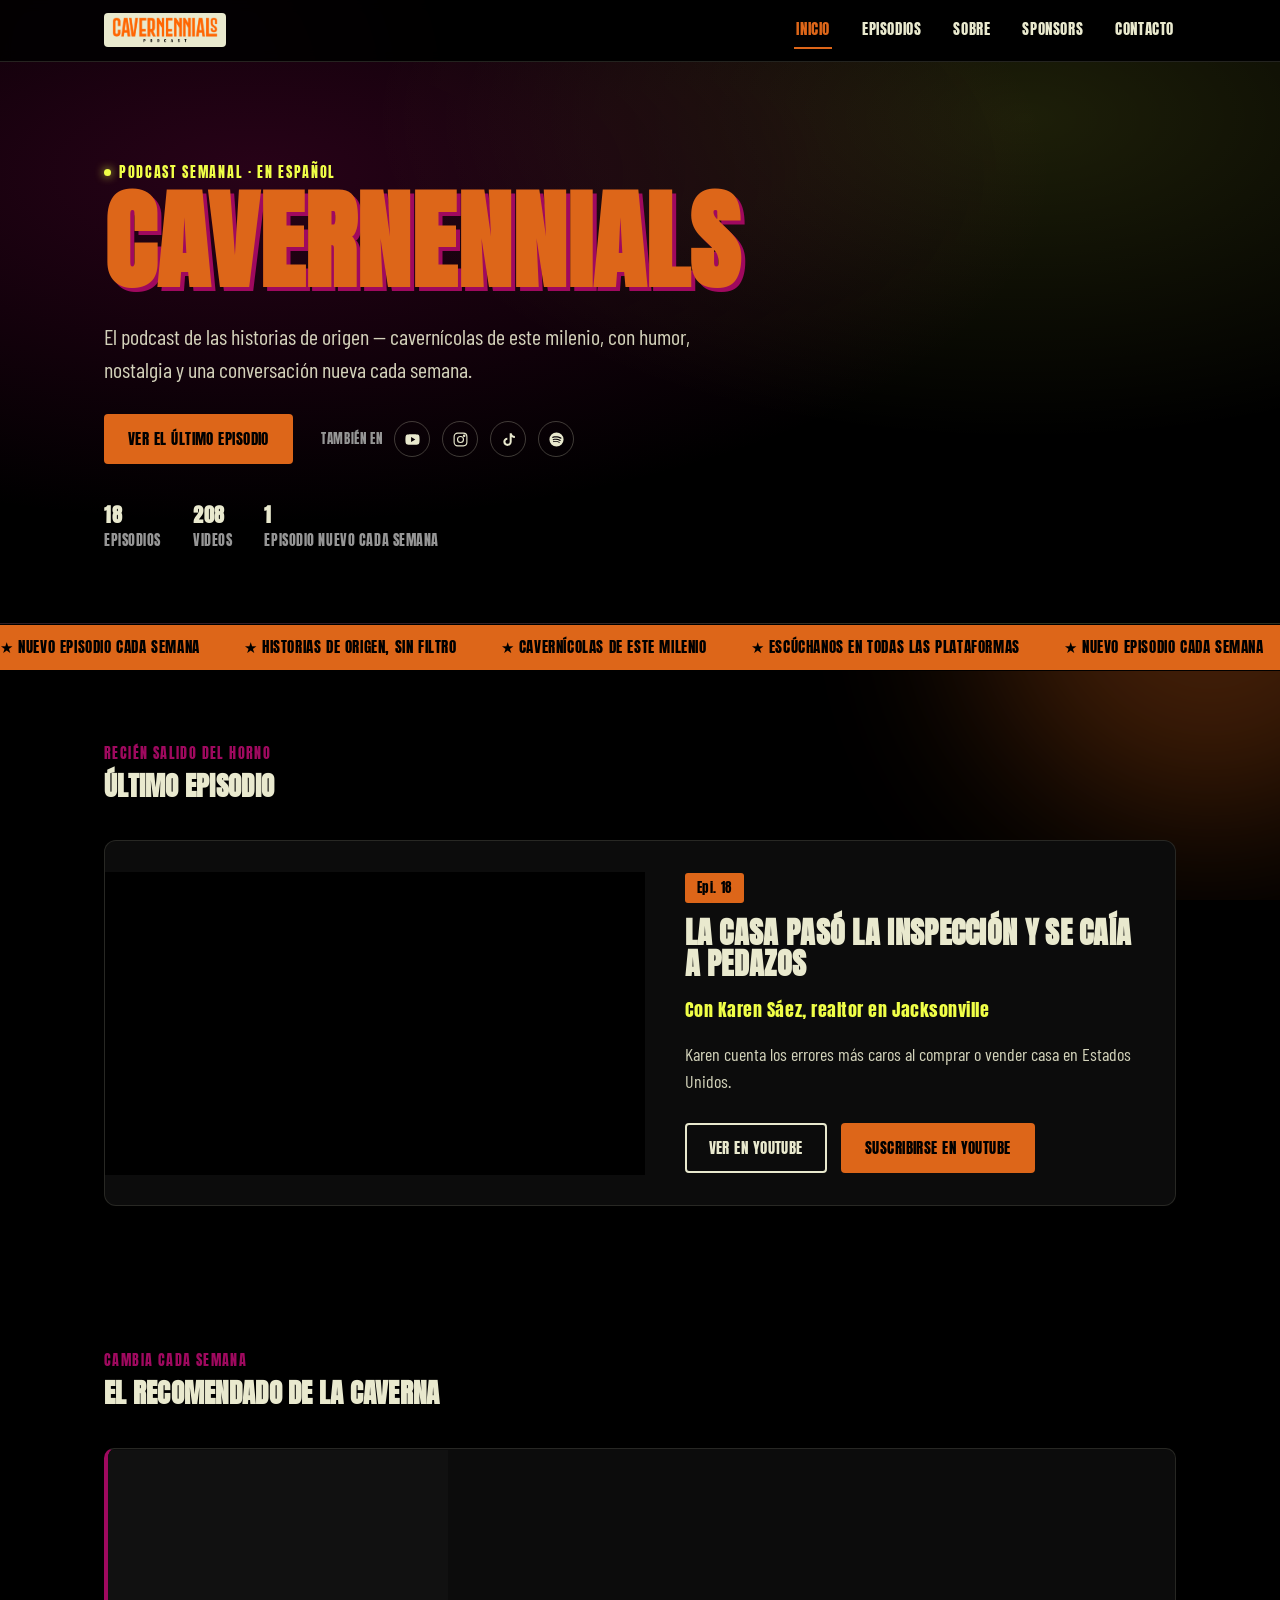
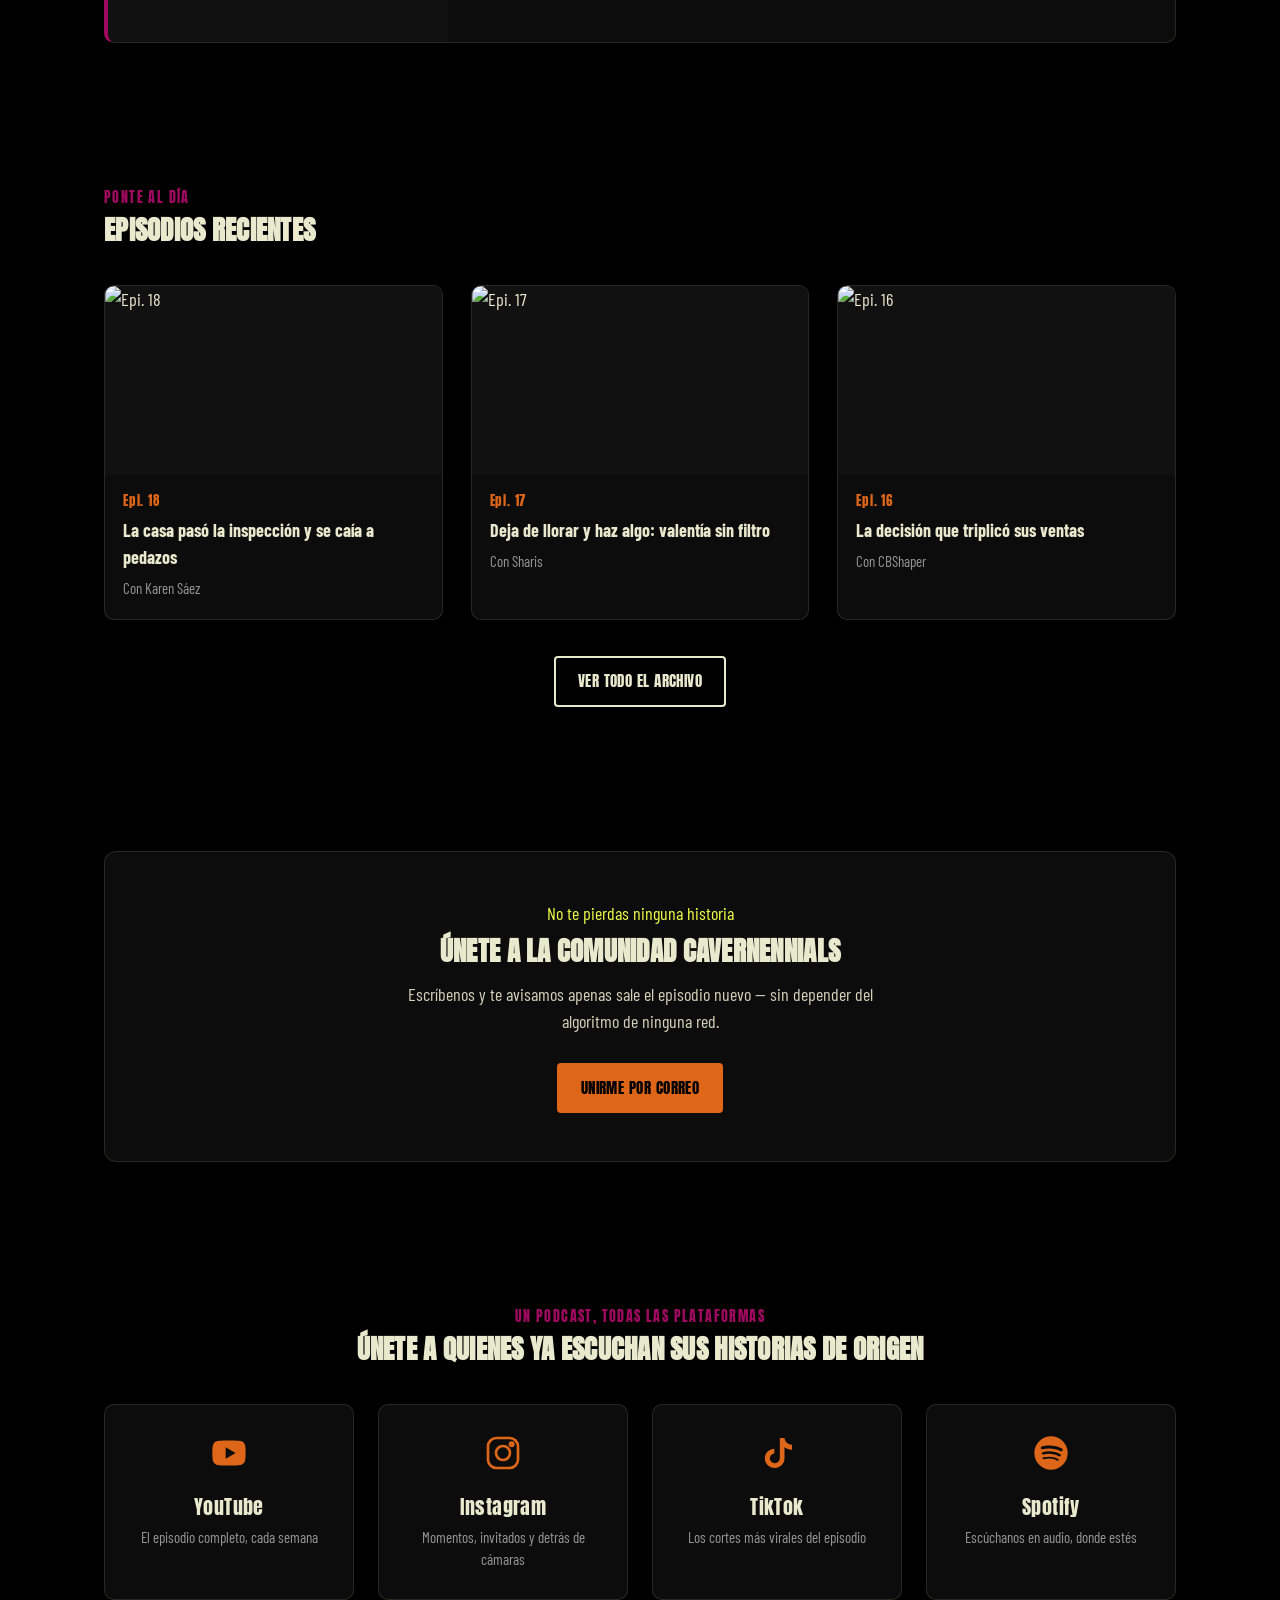
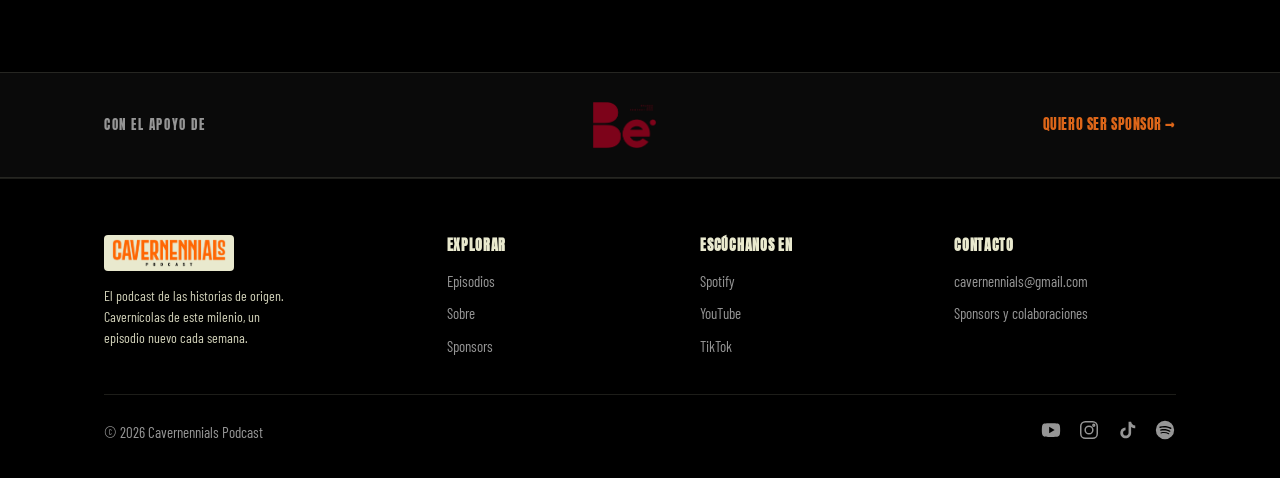
==== commit af7eca46: "Agregar botón de suscripción en YouTube al último episodio" ====
--- a/index.html
+++ b/index.html
@@ -93,6 +93,7 @@
         <p>Karen cuenta los errores más caros al comprar o vender casa en Estados Unidos.</p>
         <div class="btn-row">
           <a class="btn btn-outline" href="https://www.youtube.com/watch?v=snUo7J0Jp9U" target="_blank" rel="noopener">Ver en YouTube</a>
+          <a class="btn btn-solid" href="https://www.youtube.com/@cavernennials?sub_confirmation=1" target="_blank" rel="noopener">Suscribirse en YouTube</a>
         </div>
       </div>
     </div>
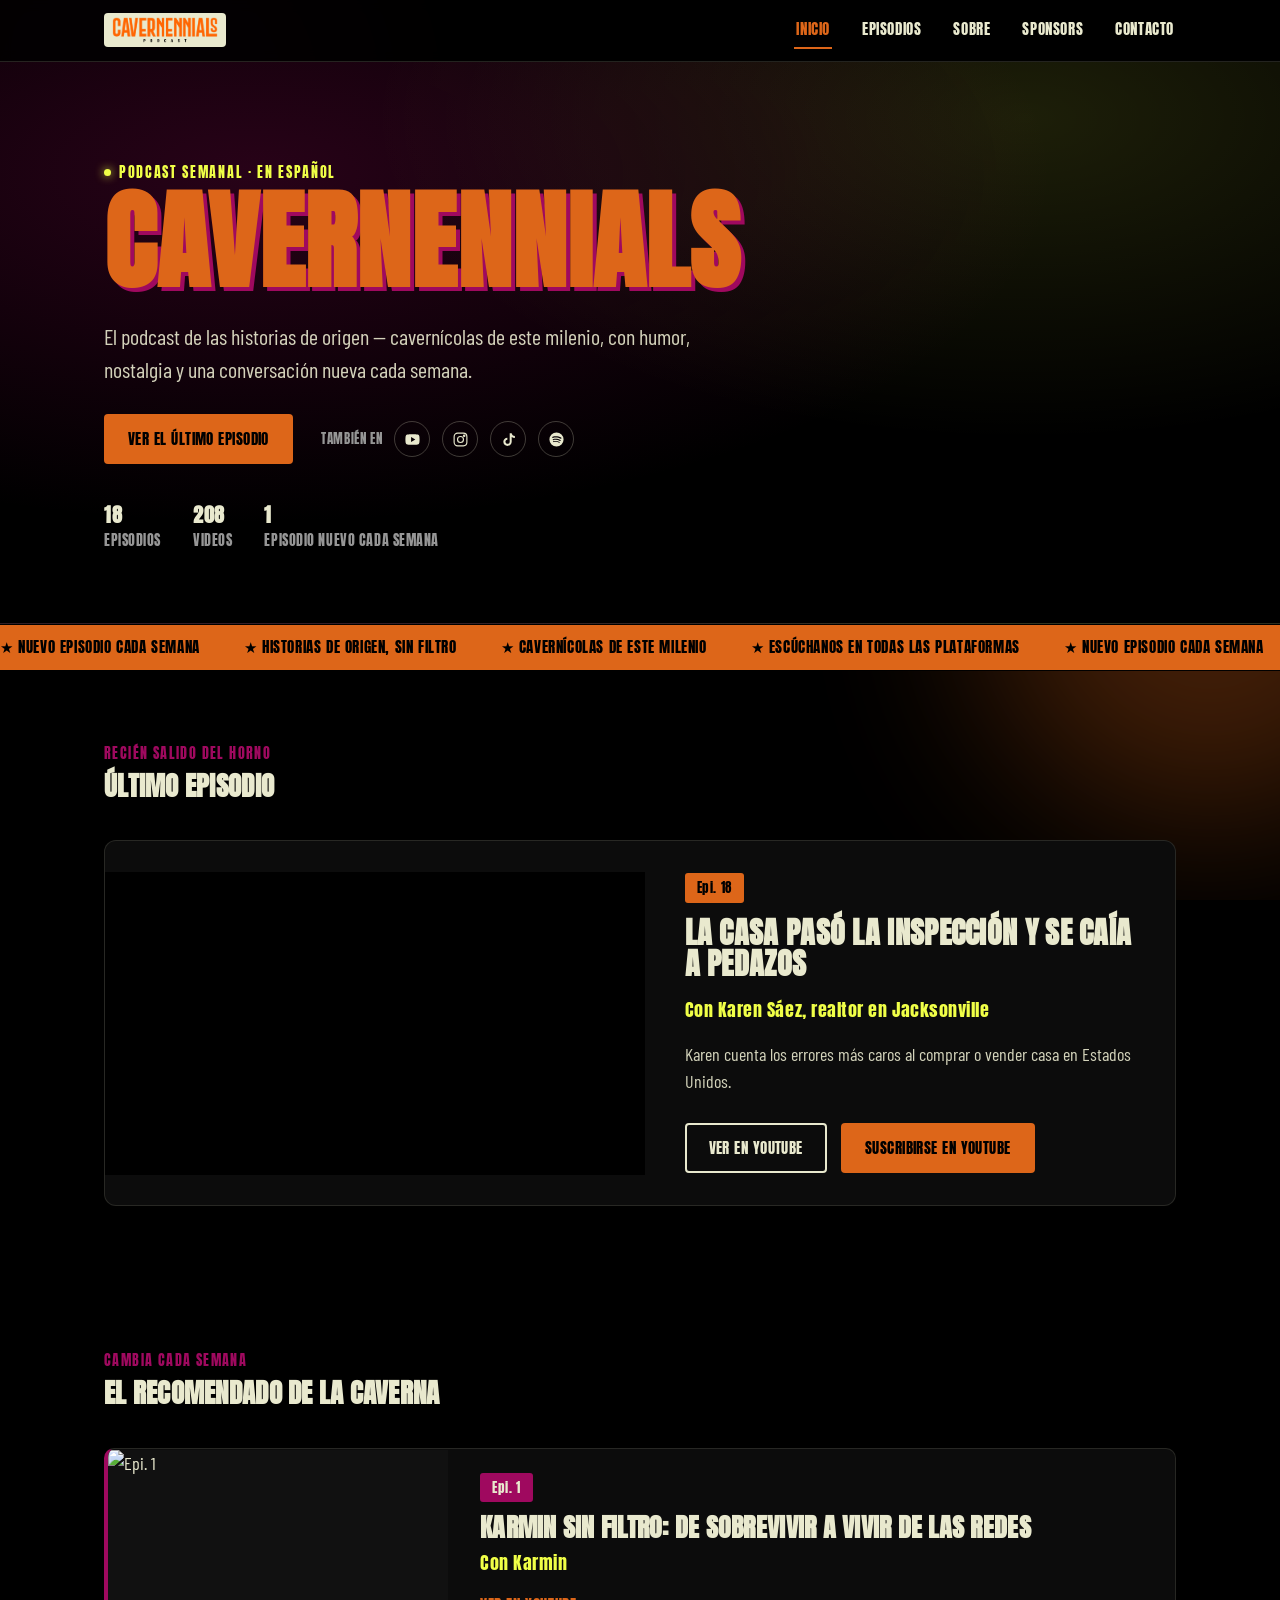
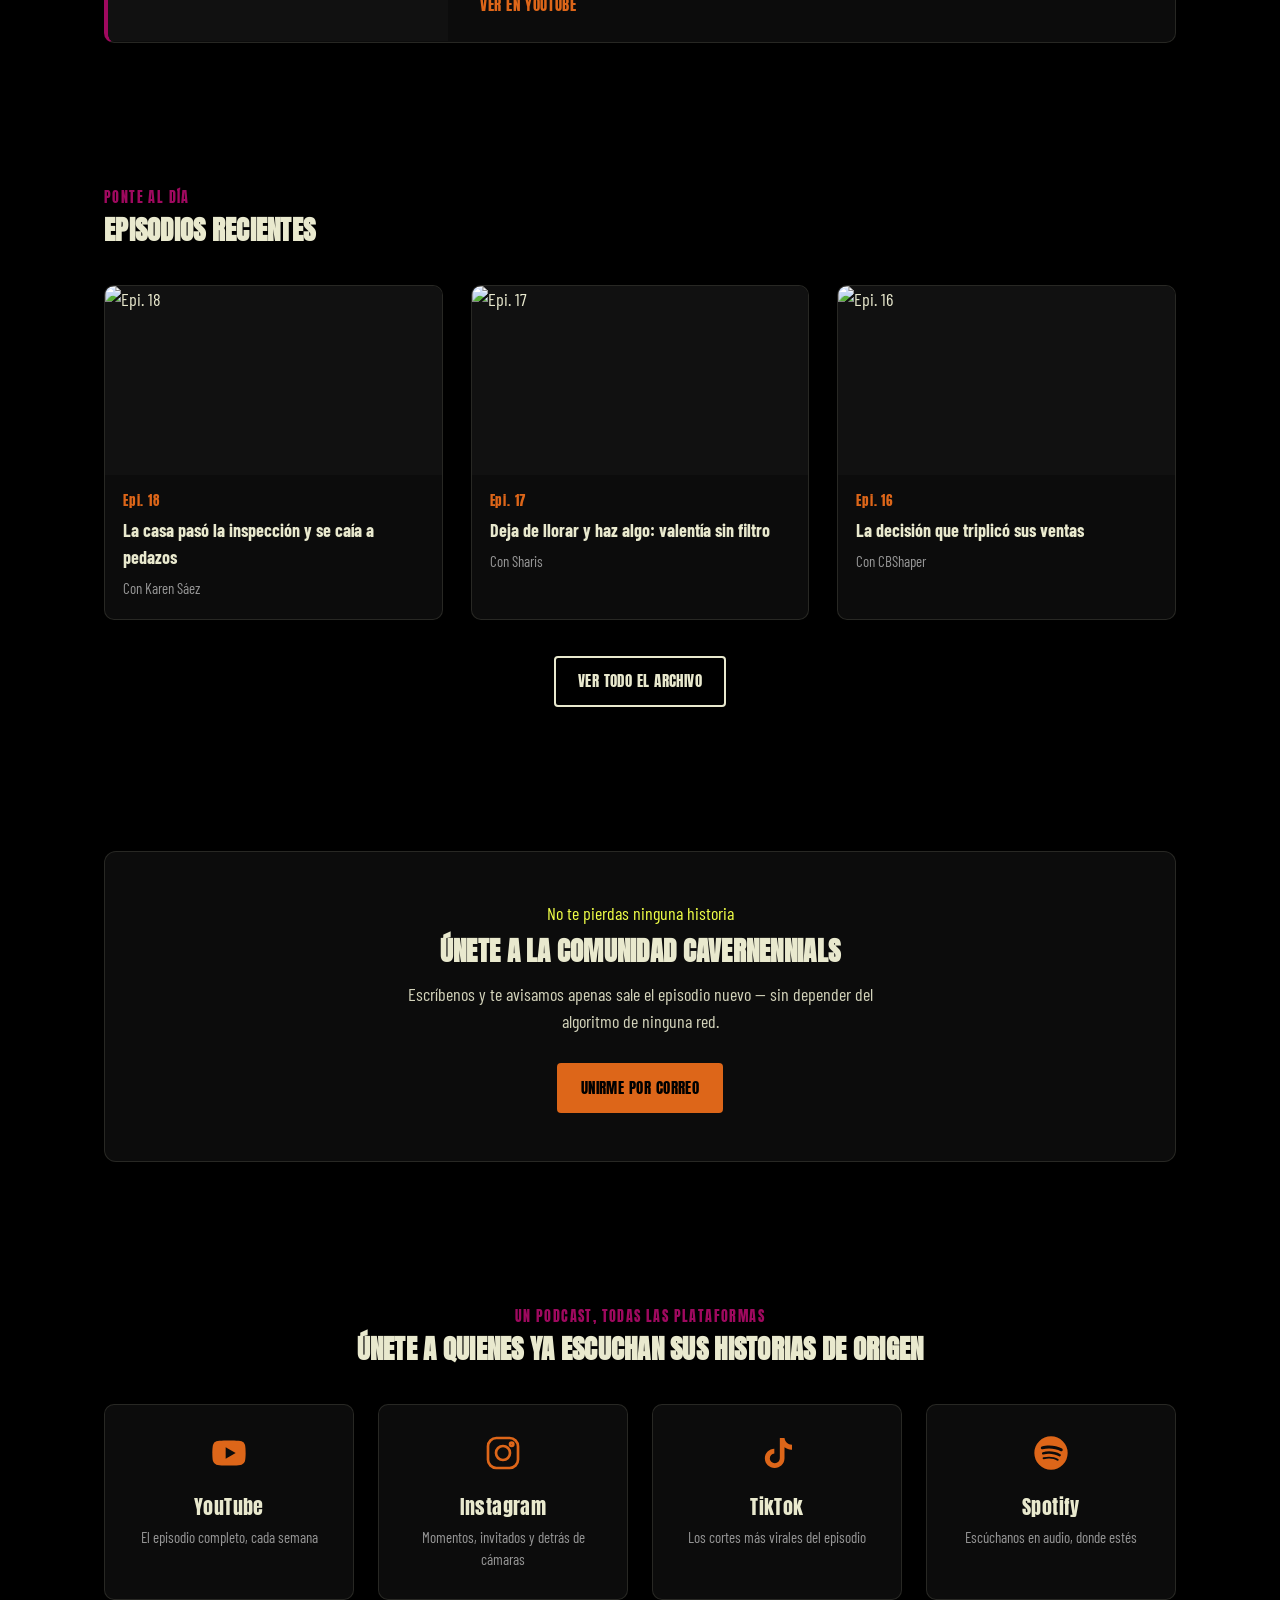
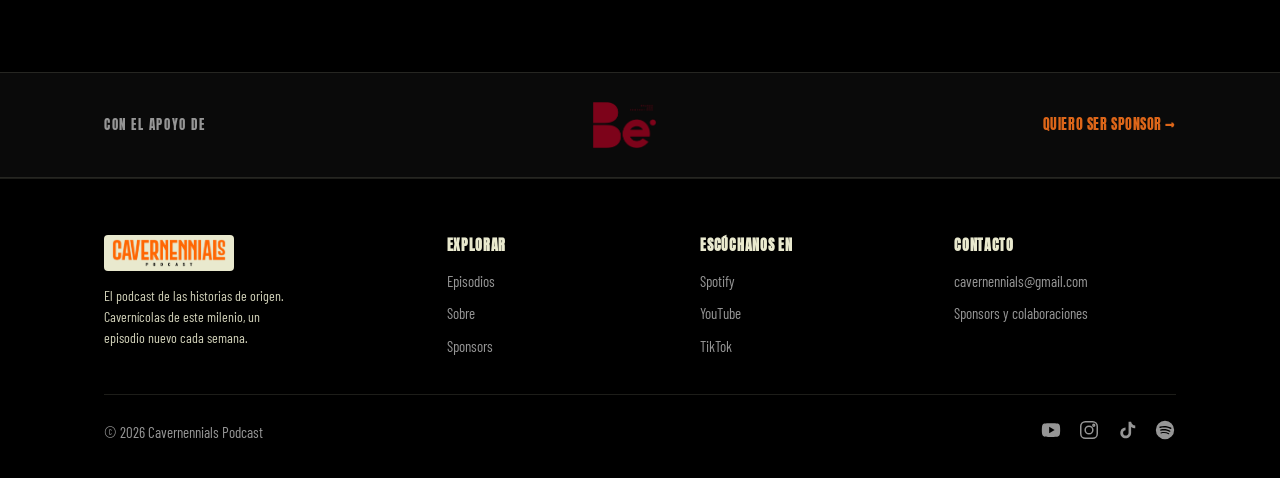
==== commit 8ced6ee3: "Add Open Graph, Twitter Card, and favicon meta tags El sitio no tenía preview de redes sociales (og:" ====
--- a/index.html
+++ b/index.html
@@ -5,6 +5,29 @@
 <meta name="viewport" content="width=device-width, initial-scale=1.0">
 <title>Cavernennials — El podcast de las historias de origen</title>
 <meta name="description" content="Cavernennials: el podcast de las historias de origen. Un episodio nuevo cada semana con invitados que cuentan cómo llegaron hasta donde están.">
+<link rel="canonical" href="https://cavernennials.com/">
+
+<link rel="icon" type="image/png" sizes="32x32" href="assets/favicon-32x32.png">
+<link rel="icon" type="image/png" sizes="16x16" href="assets/favicon-16x16.png">
+<link rel="apple-touch-icon" sizes="180x180" href="assets/apple-touch-icon.png">
+
+<meta property="og:type" content="website">
+<meta property="og:site_name" content="Cavernennials">
+<meta property="og:title" content="Cavernennials — El podcast de las historias de origen">
+<meta property="og:description" content="Cavernennials: el podcast de las historias de origen. Un episodio nuevo cada semana con invitados que cuentan cómo llegaron hasta donde están.">
+<meta property="og:url" content="https://cavernennials.com/">
+<meta property="og:image" content="https://cavernennials.com/assets/og-image.png">
+<meta property="og:image:width" content="1200">
+<meta property="og:image:height" content="630">
+<meta property="og:image:alt" content="Cavernennials — El podcast de las historias de origen">
+<meta property="og:locale" content="es_ES">
+
+<meta name="twitter:card" content="summary_large_image">
+<meta name="twitter:title" content="Cavernennials — El podcast de las historias de origen">
+<meta name="twitter:description" content="Cavernennials: el podcast de las historias de origen. Un episodio nuevo cada semana con invitados que cuentan cómo llegaron hasta donde están.">
+<meta name="twitter:image" content="https://cavernennials.com/assets/og-image.png">
+
+<meta name="theme-color" content="#0a0a0a">
 <link rel="stylesheet" href="css/style.css">
 </head>
 <body>
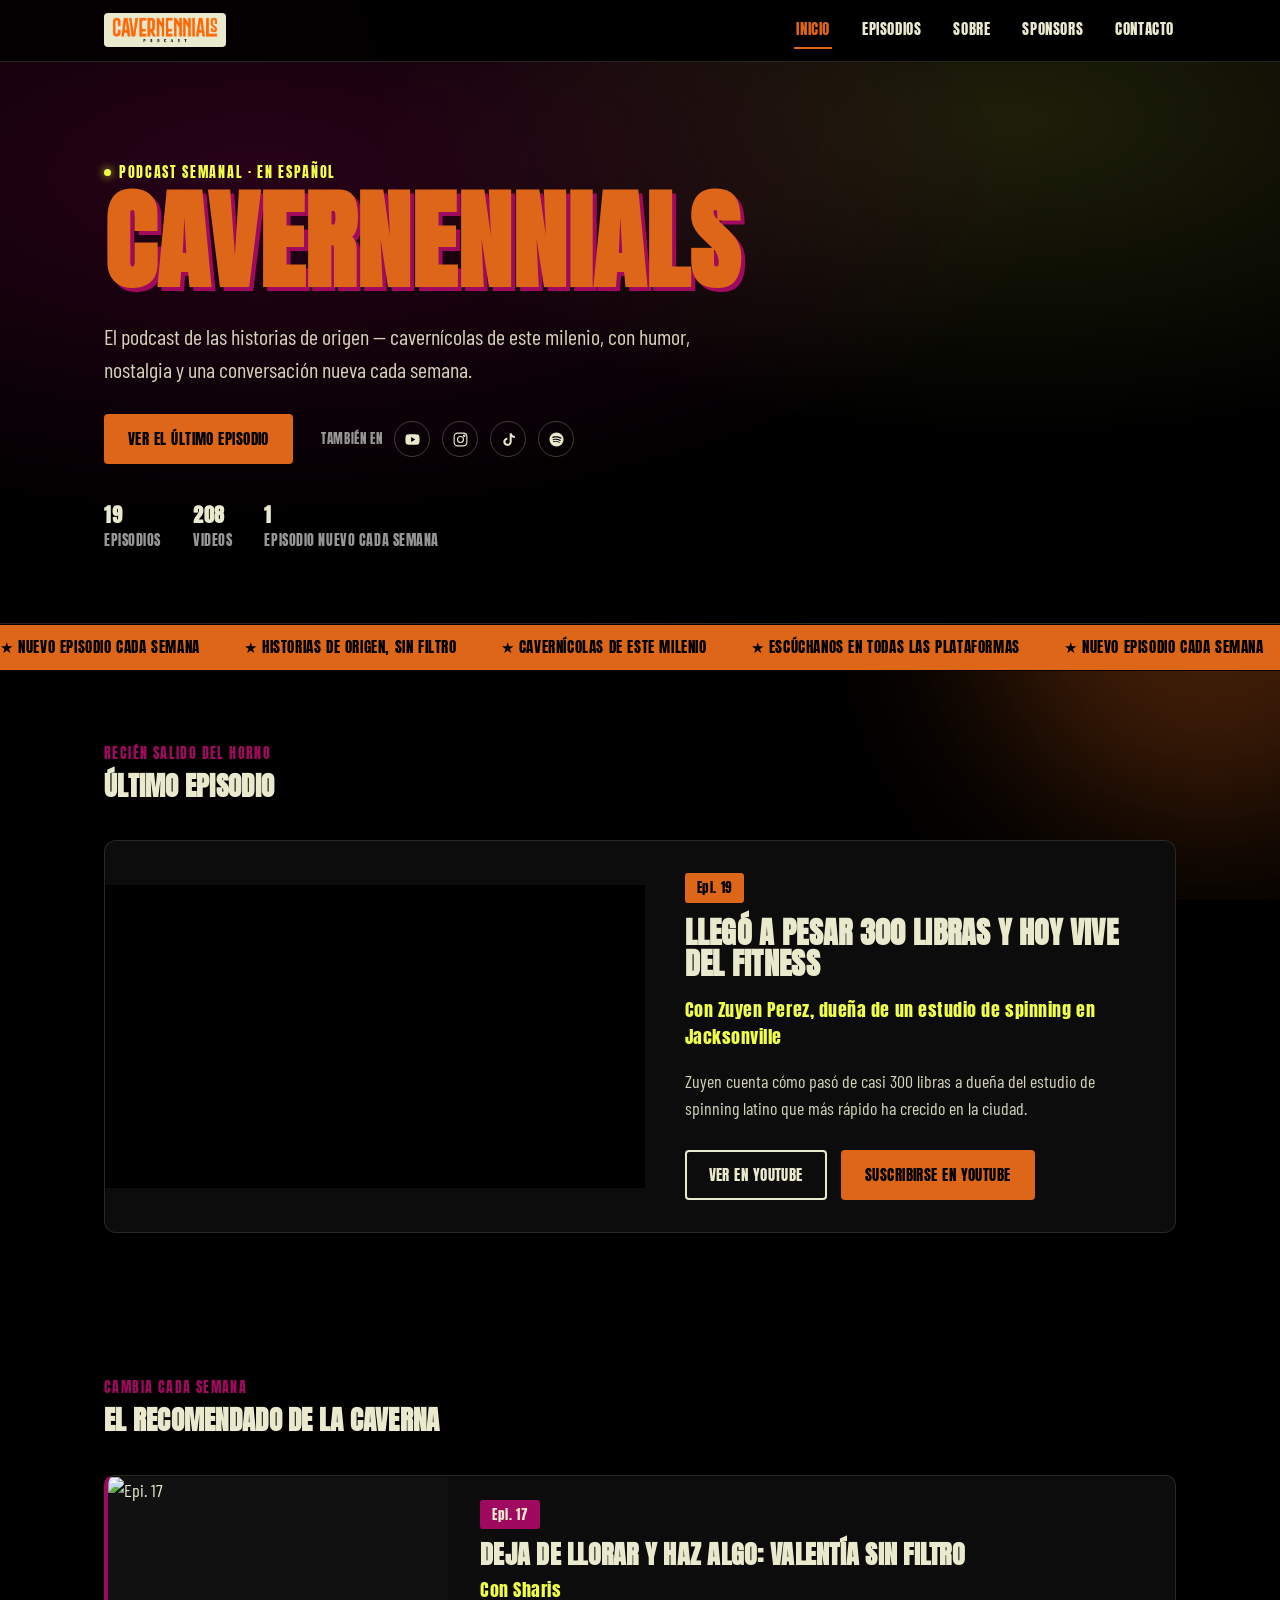
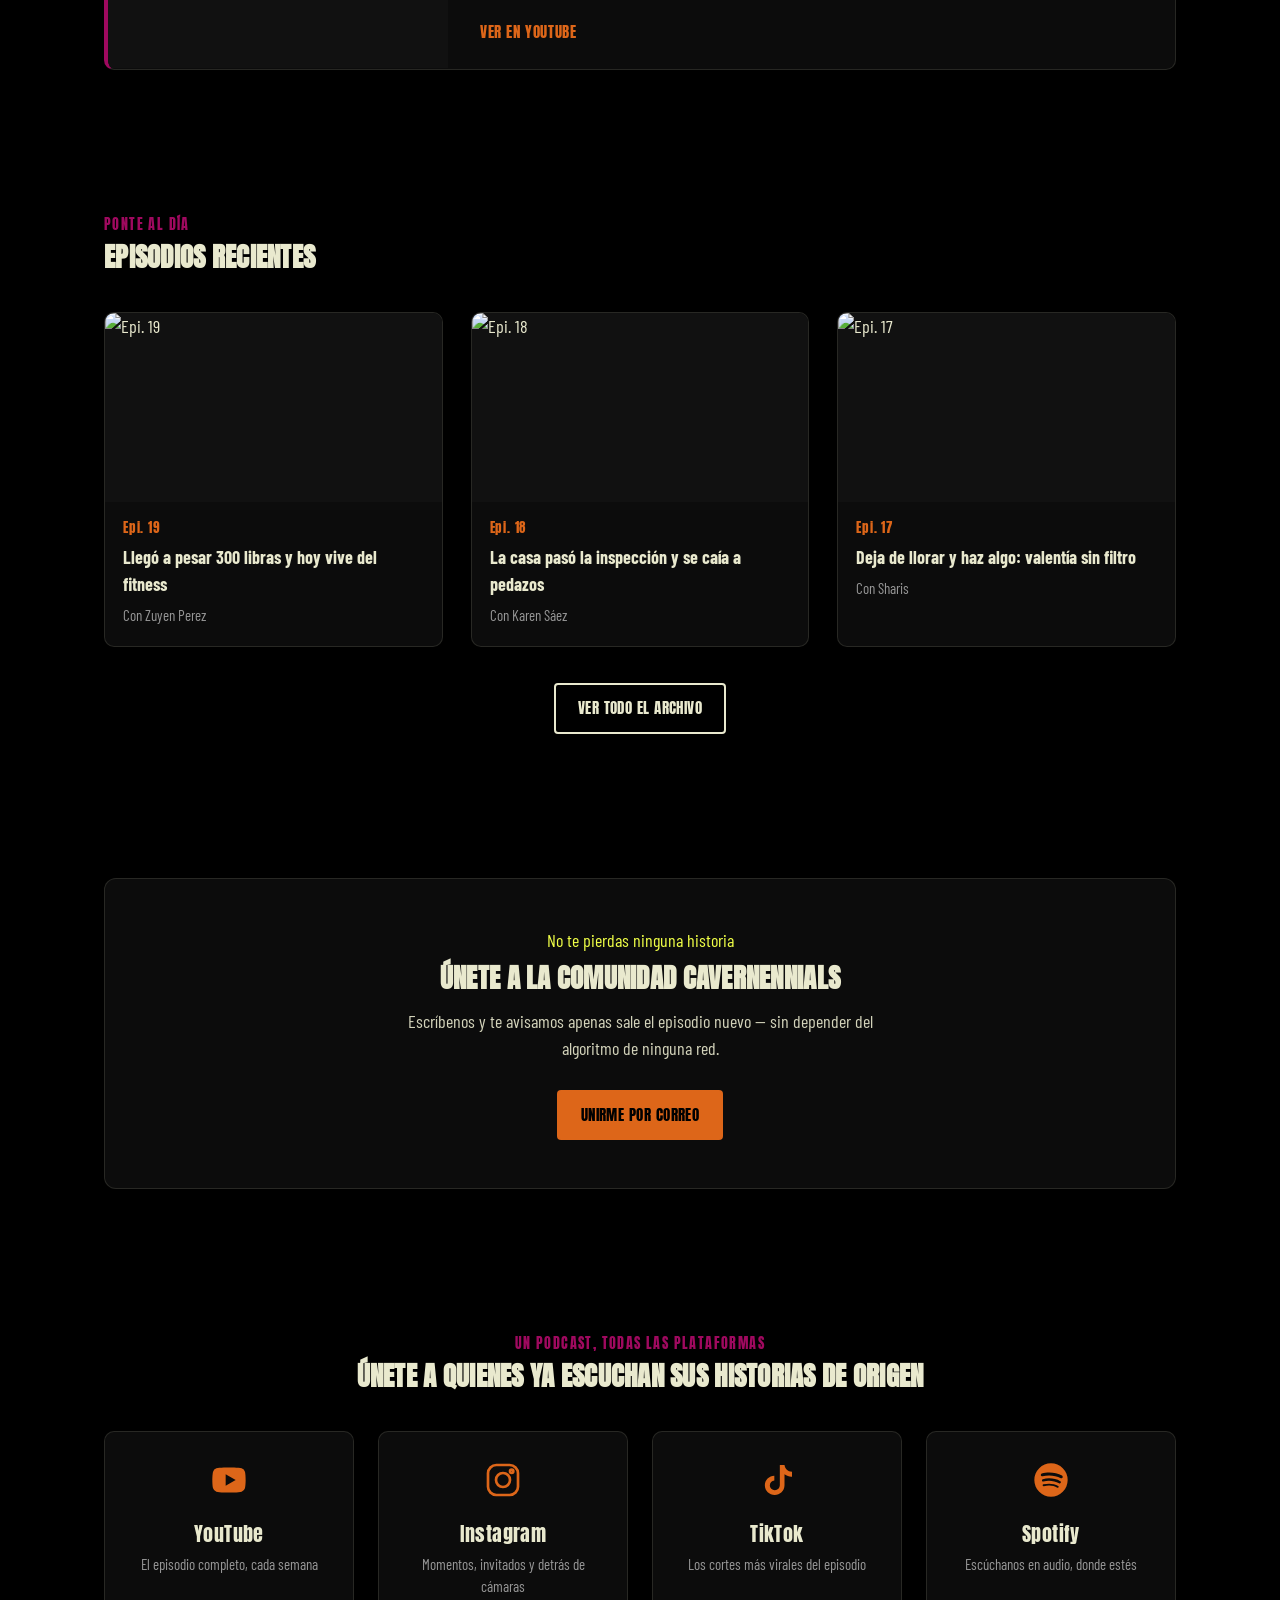
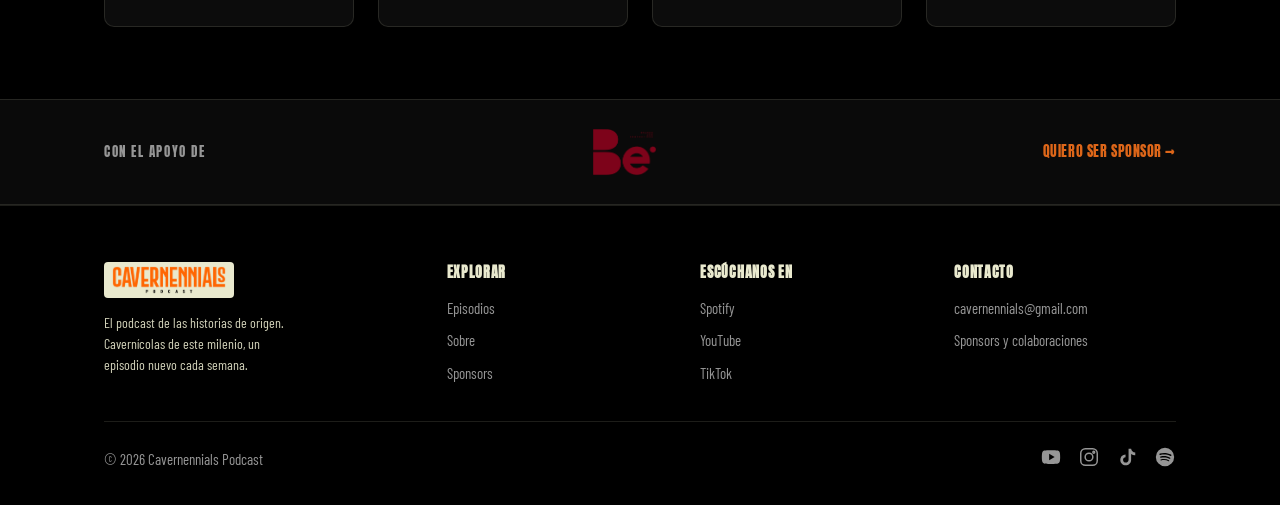
==== commit 0c757d53: "Publica Epi. 19 con Zuyen Perez Actualiza último episodio en home, agrega tarjeta al archivo de epis" ====
--- a/index.html
+++ b/index.html
@@ -4,7 +4,7 @@
 <meta charset="UTF-8">
 <meta name="viewport" content="width=device-width, initial-scale=1.0">
 <title>Cavernennials — El podcast de las historias de origen</title>
-<meta name="description" content="Cavernennials: el podcast de las historias de origen. Un episodio nuevo cada semana con invitados que cuentan cómo llegaron hasta donde están.">
+<meta name="description" content="El podcast de las historias de origen. Episodio nuevo cada semana con historias de cómo llegaron hasta donde están.">
 <link rel="canonical" href="https://cavernennials.com/">
 
 <link rel="icon" type="image/png" sizes="32x32" href="assets/favicon-32x32.png">
@@ -14,7 +14,7 @@
 <meta property="og:type" content="website">
 <meta property="og:site_name" content="Cavernennials">
 <meta property="og:title" content="Cavernennials — El podcast de las historias de origen">
-<meta property="og:description" content="Cavernennials: el podcast de las historias de origen. Un episodio nuevo cada semana con invitados que cuentan cómo llegaron hasta donde están.">
+<meta property="og:description" content="El podcast de las historias de origen. Episodio nuevo cada semana con historias de cómo llegaron hasta donde están.">
 <meta property="og:url" content="https://cavernennials.com/">
 <meta property="og:image" content="https://cavernennials.com/assets/og-image.png">
 <meta property="og:image:width" content="1200">
@@ -24,7 +24,7 @@
 
 <meta name="twitter:card" content="summary_large_image">
 <meta name="twitter:title" content="Cavernennials — El podcast de las historias de origen">
-<meta name="twitter:description" content="Cavernennials: el podcast de las historias de origen. Un episodio nuevo cada semana con invitados que cuentan cómo llegaron hasta donde están.">
+<meta name="twitter:description" content="El podcast de las historias de origen. Episodio nuevo cada semana con historias de cómo llegaron hasta donde están.">
 <meta name="twitter:image" content="https://cavernennials.com/assets/og-image.png">
 
 <meta name="theme-color" content="#0a0a0a">
@@ -77,7 +77,7 @@
       </div>
     </div>
     <div class="stats">
-      <div><strong>18</strong>episodios</div>
+      <div><strong>19</strong>episodios</div>
       <div><strong>208</strong>videos</div>
       <div><strong>1</strong>episodio nuevo cada semana</div>
     </div>
@@ -107,15 +107,15 @@
     </div>
     <div class="featured">
       <div class="player-wrap">
-        <iframe src="https://www.youtube.com/embed/snUo7J0Jp9U" title="Cavernennials Epi. 18 con Karen Sáez" allow="accelerometer; autoplay; clipboard-write; encrypted-media; gyroscope; picture-in-picture" allowfullscreen loading="lazy"></iframe>
+        <iframe src="https://www.youtube.com/embed/1_VB0Olq4io" title="Cavernennials Epi. 19 con Zuyen Perez" allow="accelerometer; autoplay; clipboard-write; encrypted-media; gyroscope; picture-in-picture" allowfullscreen loading="lazy"></iframe>
       </div>
       <div class="content">
-        <span class="badge">Epi. 18</span>
-        <h3>La casa pasó la inspección y se caía a pedazos</h3>
-        <div class="guest">Con Karen Sáez, realtor en Jacksonville</div>
-        <p>Karen cuenta los errores más caros al comprar o vender casa en Estados Unidos.</p>
+        <span class="badge">Epi. 19</span>
+        <h3>Llegó a pesar 300 libras y hoy vive del fitness</h3>
+        <div class="guest">Con Zuyen Perez, dueña de un estudio de spinning en Jacksonville</div>
+        <p>Zuyen cuenta cómo pasó de casi 300 libras a dueña del estudio de spinning latino que más rápido ha crecido en la ciudad.</p>
         <div class="btn-row">
-          <a class="btn btn-outline" href="https://www.youtube.com/watch?v=snUo7J0Jp9U" target="_blank" rel="noopener">Ver en YouTube</a>
+          <a class="btn btn-outline" href="https://www.youtube.com/watch?v=1_VB0Olq4io" target="_blank" rel="noopener">Ver en YouTube</a>
           <a class="btn btn-solid" href="https://www.youtube.com/@cavernennials?sub_confirmation=1" target="_blank" rel="noopener">Suscribirse en YouTube</a>
         </div>
       </div>
@@ -149,6 +149,11 @@
     </div>
     <div class="ep-grid" style="grid-template-columns: repeat(3, minmax(240px, 1fr));">
 
+      <a class="ep-card" href="https://www.youtube.com/watch?v=1_VB0Olq4io" target="_blank" rel="noopener">
+        <div class="thumb"><img src="https://img.youtube.com/vi/1_VB0Olq4io/hqdefault.jpg" alt="Epi. 19"></div>
+        <div class="body"><span class="num">Epi. 19</span><h4>Llegó a pesar 300 libras y hoy vive del fitness</h4><div class="guest">Con Zuyen Perez</div></div>
+      </a>
+
       <a class="ep-card" href="https://www.youtube.com/watch?v=snUo7J0Jp9U" target="_blank" rel="noopener">
         <div class="thumb"><img src="https://img.youtube.com/vi/snUo7J0Jp9U/hqdefault.jpg" alt="Epi. 18"></div>
         <div class="body"><span class="num">Epi. 18</span><h4>La casa pasó la inspección y se caía a pedazos</h4><div class="guest">Con Karen Sáez</div></div>
@@ -157,11 +162,6 @@
       <a class="ep-card" href="https://www.youtube.com/watch?v=y7N5WozFHuc" target="_blank" rel="noopener">
         <div class="thumb"><img src="https://img.youtube.com/vi/y7N5WozFHuc/hqdefault.jpg" alt="Epi. 17"></div>
         <div class="body"><span class="num">Epi. 17</span><h4>Deja de llorar y haz algo: valentía sin filtro</h4><div class="guest">Con Sharis</div></div>
-      </a>
-
-      <a class="ep-card" href="https://www.youtube.com/watch?v=OyL-z6XJOS0" target="_blank" rel="noopener">
-        <div class="thumb"><img src="https://img.youtube.com/vi/OyL-z6XJOS0/hqdefault.jpg" alt="Epi. 16"></div>
-        <div class="body"><span class="num">Epi. 16</span><h4>La decisión que triplicó sus ventas</h4><div class="guest">Con CBShaper</div></div>
       </a>
 
     </div>
